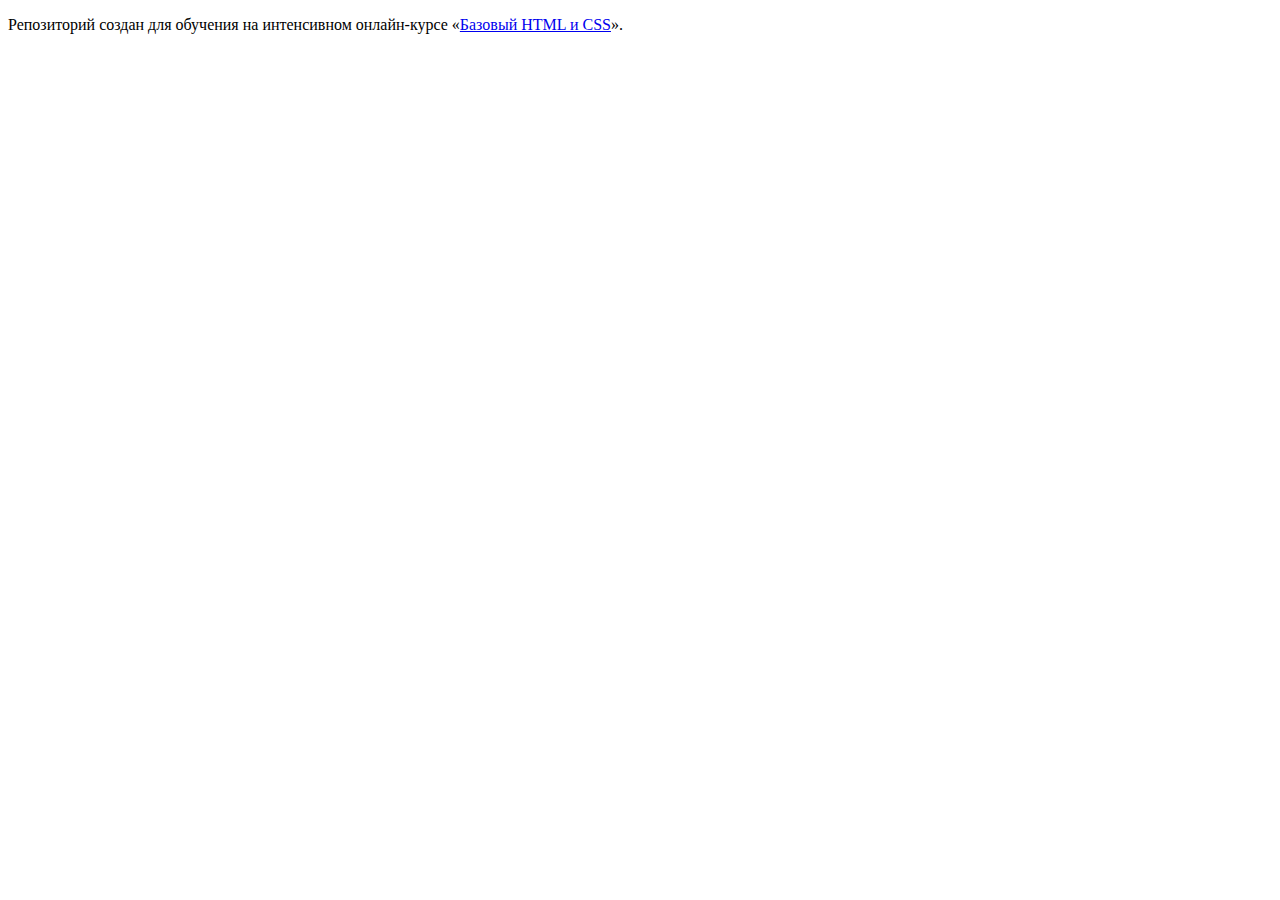
==== index.html @ e3e9581e ":hatching_chick:" ====
<!DOCTYPE html>
<html lang="ru">
  <head>
    <meta charset="utf-8">
    <title>HTML Academy: Барбершоп</title>
  </head>
  <body>

    <p>Репозиторий создан для обучения на интенсивном онлайн‑курсе «<a href="https://htmlacademy.ru/intensive/htmlcss">Базовый HTML и CSS</a>».</p>

  </body>
</html>
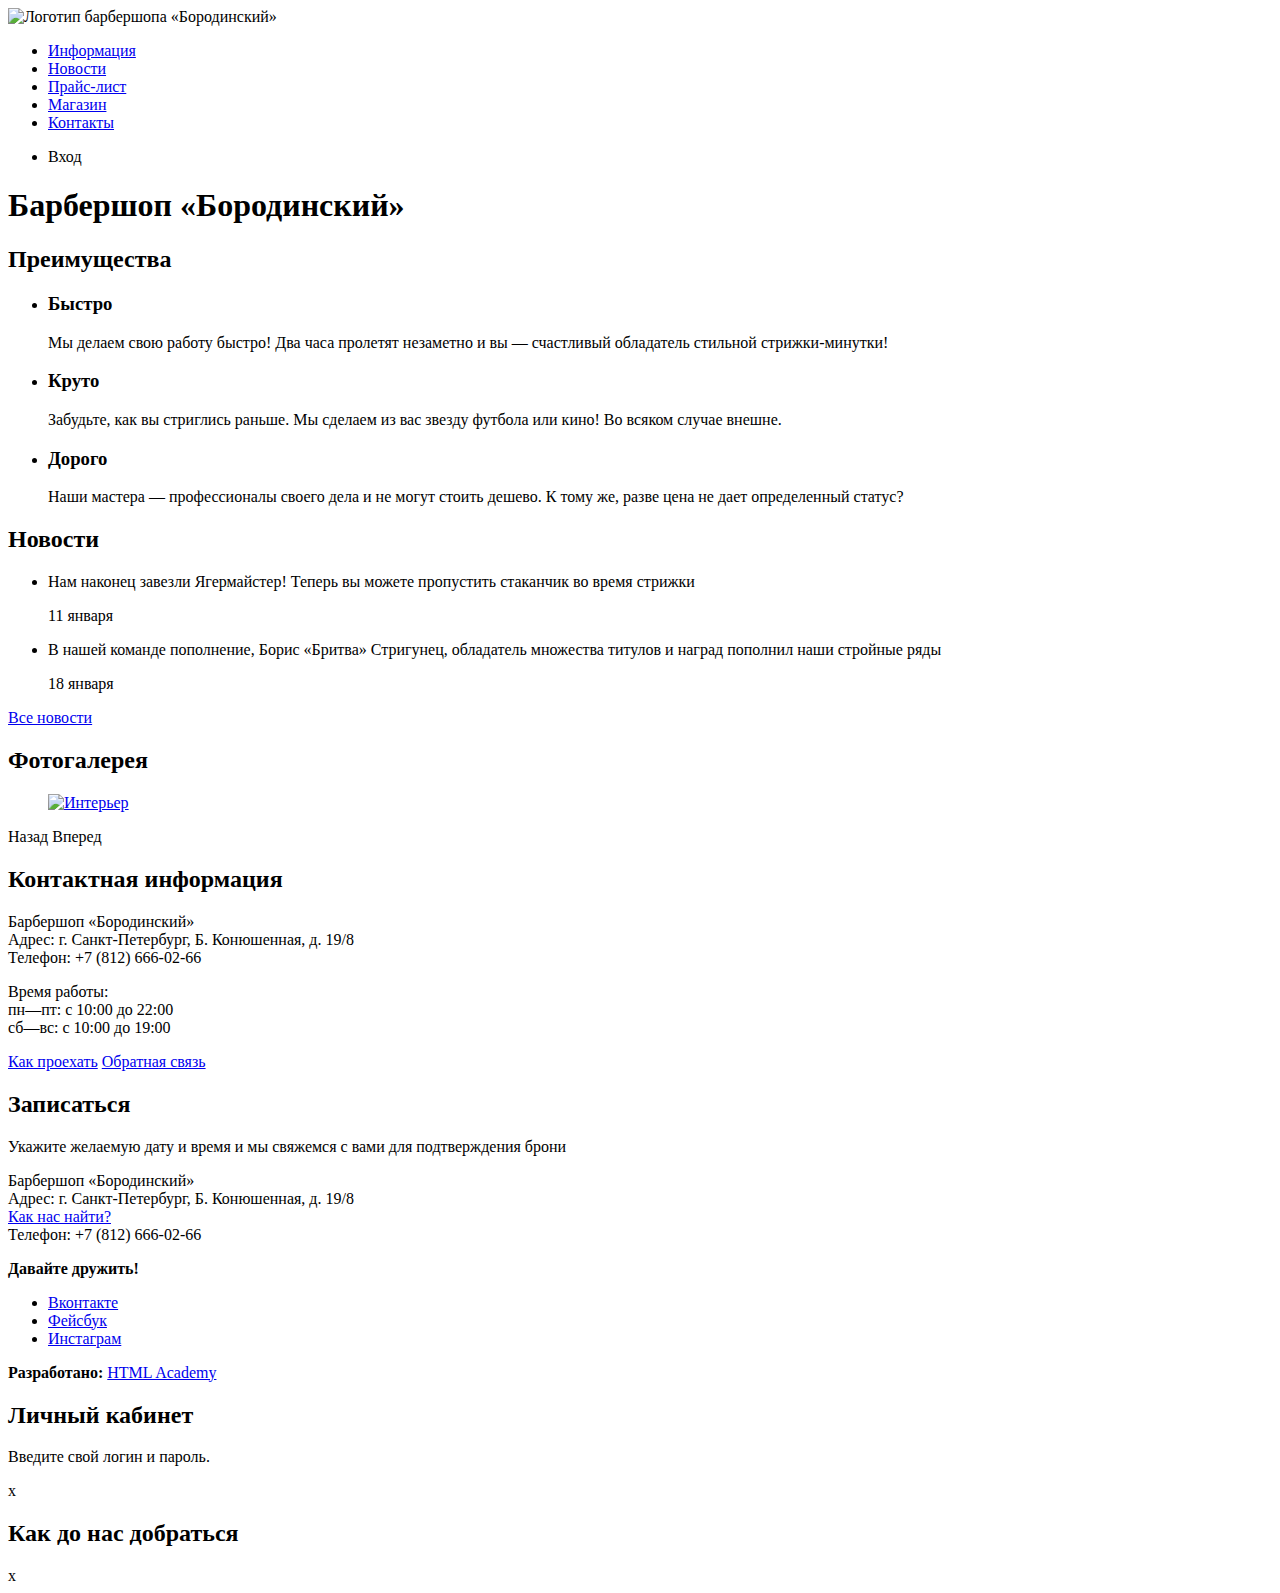
==== commit 792886f7: "Базовая разметка Барбершоп." ====
--- a/index.html
+++ b/index.html
@@ -5,8 +5,115 @@
     <title>HTML Academy: Барбершоп</title>
   </head>
   <body>
+    <header class="main-header">
+      <nav class="main-navigation">
+        <a class="main-header-logo">
+          <img src="img/index-logo.svg" width="371" height="155" alt="Логотип барбершопа «Бородинский»">
+        </a>
+        <ul class="site-navigation">
+          <li><a href="info.html">Информация</a></li>
+          <li><a href="news.html">Новости</a></li>
+          <li><a href="price.html">Прайс-лист</a></li>
+          <li><a href="catalog.html">Магазин</a></li>
+          <li><a href="contacts.html">Контакты</a></li>
+        </ul>
+        <ul class="user-navigation">
+          <li class="login-link">Вход</li>
+        </ul>
+      </nav>
+    </header>
+    <main class="container">
+      <h1 class="visually-hidden">Барбершоп «Бородинский»</h1>
+      <section class="features">
+        <h2 class="visually-hidden">Преимущества</h2>
+        <ul class="features-list">
+          <li class="feature-item">
+            <h3>Быстро</h3>
+            <p>Мы делаем свою работу быстро! Два часа пролетят незаметно и вы — счастливый обладатель стильной стрижки-минутки!</p>
+          </li>
+          <li class="feature-item">
+            <h3>Круто</h3>
+            <p>Забудьте, как вы стриглись раньше. Мы сделаем из вас звезду футбола или кино! Во всяком случае внешне.</p>
+          </li>
+          <li class="feature-item">
+            <h3>Дорого</h3>
+            <p>Наши мастера — профессионалы своего дела и не могут стоить дешево. К тому же, разве цена не дает определенный статус?</p>
+          </li>
+        </ul>
+      </section>
+      <section class="news">
+        <h2>Новости</h2>
+        <ul class="news-list">
+          <li class="news-item">
+            <p>Нам наконец завезли Ягермайстер! Теперь вы можете пропустить стаканчик во время стрижки</p>
+            <time datetime="2016-01-11">11 января</time>
+          </li>
+          <li class="news-item">
+            <p>В нашей команде пополнение, Борис «Бритва» Стригунец, обладатель множества титулов и наград пополнил наши стройные ряды</p>
+            <time datetime="2016-01-18">18 января</time>
+          </li>
+        </ul>
+        <a class="button" href="news.html">Все новости</a>
+      </section>
+      <section class="gallery">
+        <h2>Фотогалерея</h2>
+        <figure class="gallery-content">
+          <a href="#"><img src="img/studio.jpg" width="286" height="164" alt="Интерьер"></a>
+        </figure>
+        <span class="button gallery-button gallery-button-back">Назад</span>
+        <span class="button gallery-button gallery-button-next">Вперед</span>
+      </section>
+      <section class="contacts">
+        <h2>Контактная информация</h2>
+        <p>
+           Барбершоп «Бородинский»<br>
+           Адрес: г. Санкт-Петербург, Б. Конюшенная, д. 19/8<br>
+           Телефон: +7 (812) 666-02-66
+        </p>
+        <p>
+          Время работы:<br>
+          пн—пт: с 10:00 до 22:00<br>
+          сб—вс: с 10:00 до 19:00
+        </p>
+        <a class="button contacts-button" href="map.html">Как проехать</a>
+        <a class="button contacts-button" href="contacts.html">Обратная связь</a>
+      </section>
+      <section class="appointment">
+        <h2>Записаться</h2>
+        <p class="appointment-info">Укажите желаемую дату и время и мы свяжемся с вами для подтверждения брони</p>
+        <!-- Здесь будет форма -->
+      </section>
+    </main>
+    <footer class="main-footer">
+      <p class="footer-contacts">
+        Барбершоп «Бородинский»<br>
+        Адрес: г. Санкт-Петербург, Б. Конюшенная, д. 19/8<br>
+        <a href="map.html">Как нас найти?</a><br>
+        Телефон: +7 (812) 666-02-66
+      </p>
+      <div class="footer-social">
+        <b>Давайте дружить!</b>
+        <ul>
+          <li><a class="social-button" href="#">Вконтакте</a></li>
+          <li><a class="social-button" href="#">Фейсбук</a></li>
+          <li><a class="social-button" href="#">Инстаграм</a></li>
+        </ul>
+      </div>
+      <p class="footer-copyright">
+        <b>Разработано:</b>
+        <a class="button" href="https://htmlacademy.ru">HTML Academy</a>
+      </p>
+    </footer>
 
-    <p>Репозиторий создан для обучения на интенсивном онлайн‑курсе «<a href="https://htmlacademy.ru/intensive/htmlcss">Базовый HTML и CSS</a>».</p>
-
+    <section class="modal modal-login">
+      <h2>Личный кабинет</h2>
+      <p>Введите свой логин и пароль.</p>
+      <!-- Здесь будет форма -->
+      <span class="modal-close">x</span>
+    </section>
+    <section class="modal modal-map">
+      <h2 class="visually-hidden">Как до нас добраться</h2>
+      <span class="modal-close">x</span>
+    </section>
   </body>
 </html>
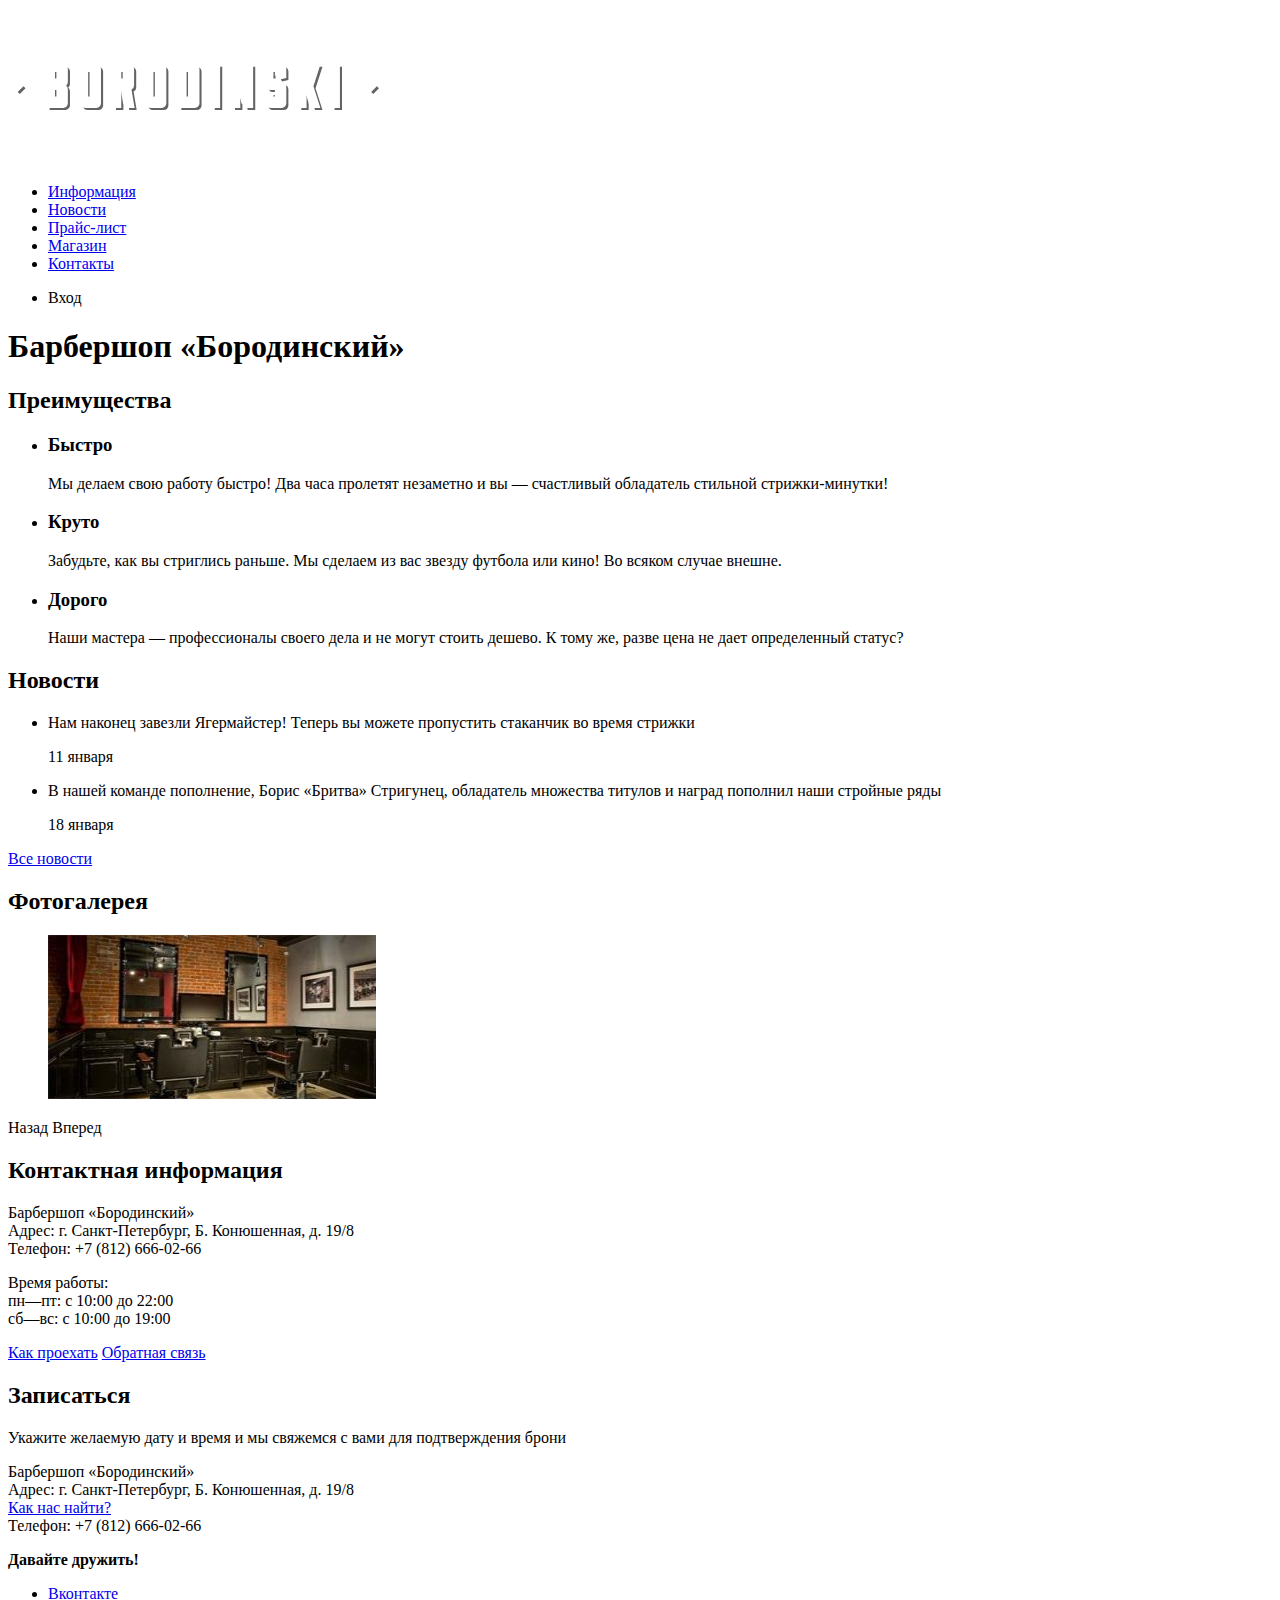
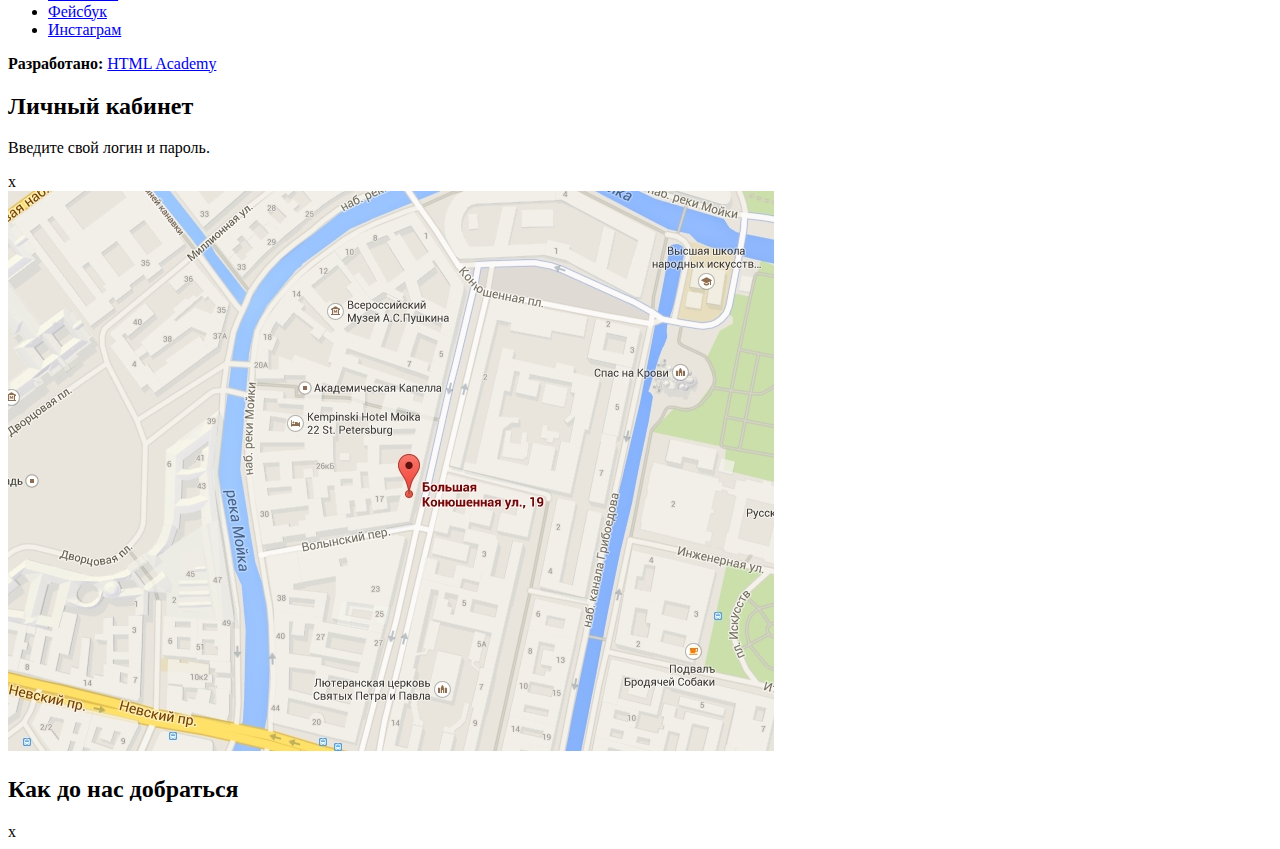
==== commit c7ded18a: "Подготовил графику для проекта Barbershop" ====
--- a/index.html
+++ b/index.html
@@ -58,7 +58,7 @@
       <section class="gallery">
         <h2>Фотогалерея</h2>
         <figure class="gallery-content">
-          <a href="#"><img src="img/studio.jpg" width="286" height="164" alt="Интерьер"></a>
+          <a href="#"><img src="img/studio.jpg" width="328" height="164" alt="Интерьер"></a>
         </figure>
         <span class="button gallery-button gallery-button-back">Назад</span>
         <span class="button gallery-button gallery-button-next">Вперед</span>
@@ -112,6 +112,7 @@
       <span class="modal-close">x</span>
     </section>
     <section class="modal modal-map">
+      <img src="img/map-popup.jpg" width="767" height="561" alt="Карта">
       <h2 class="visually-hidden">Как до нас добраться</h2>
       <span class="modal-close">x</span>
     </section>
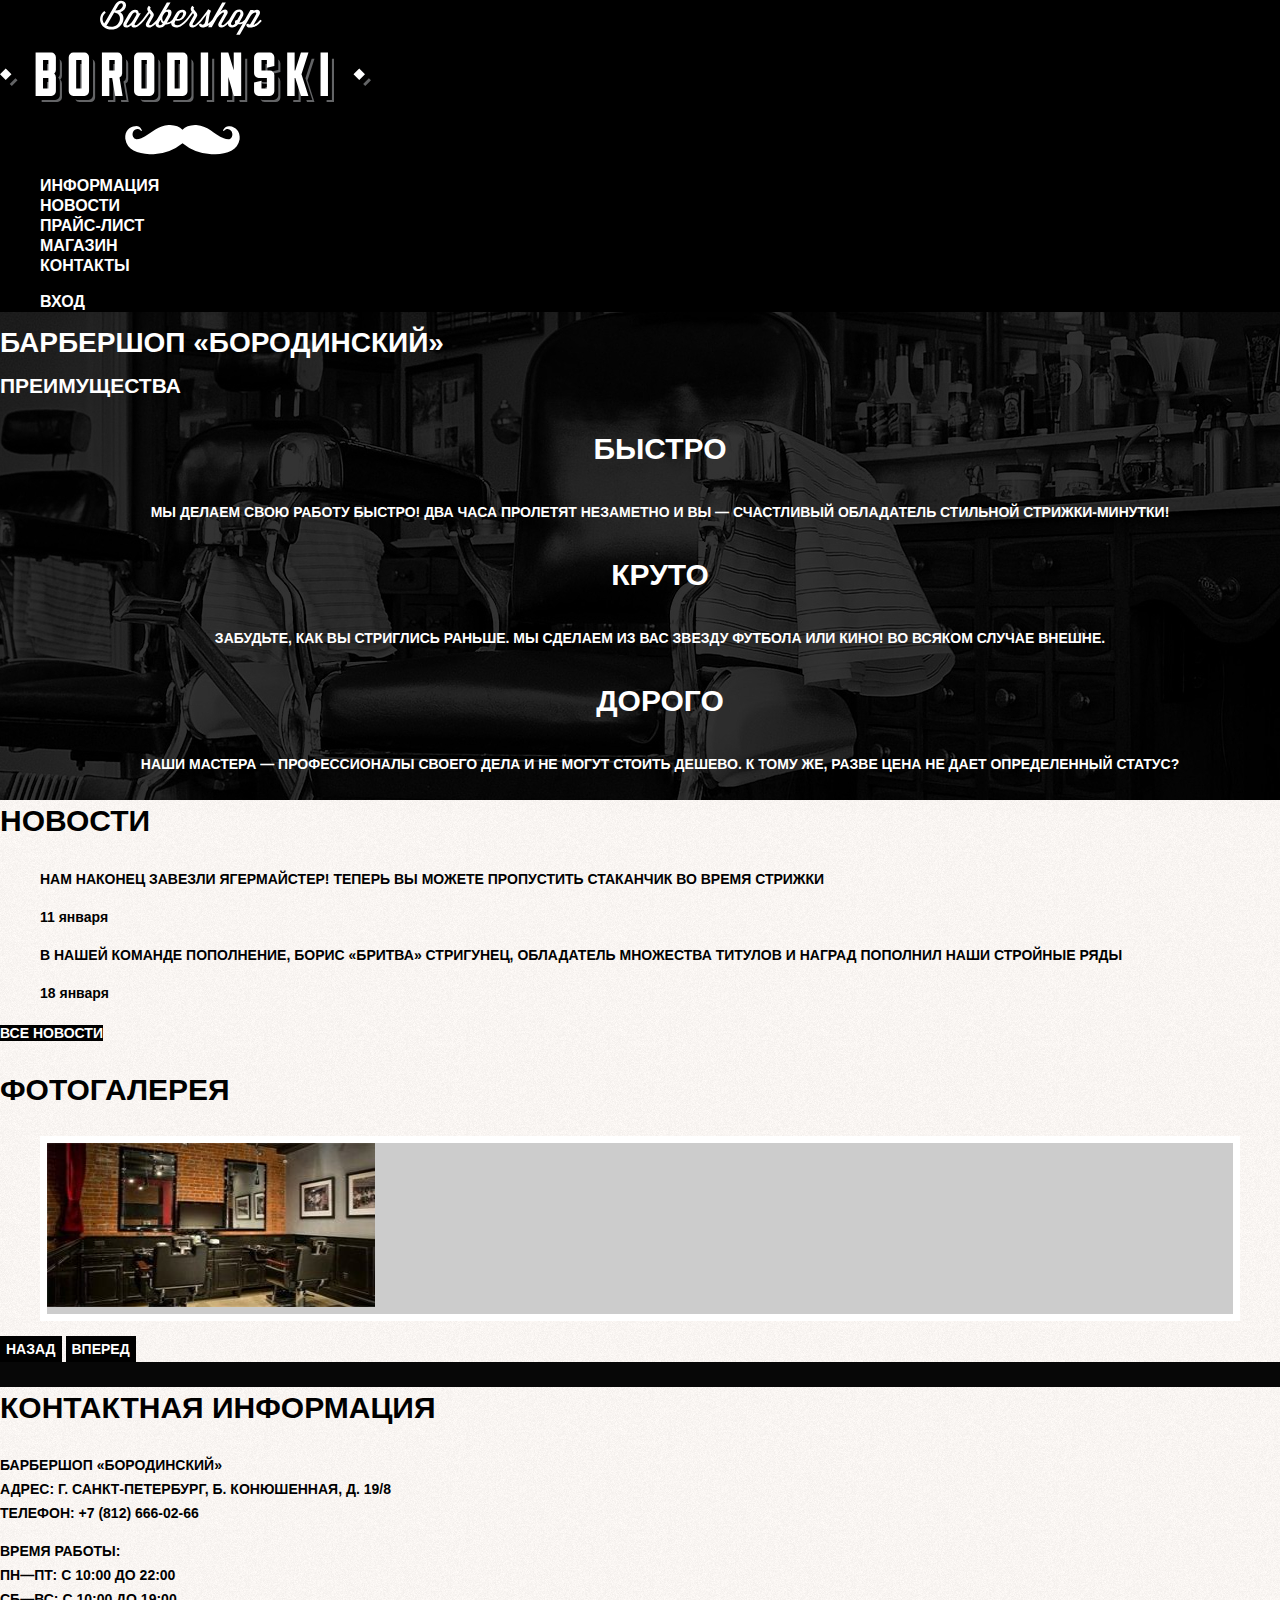
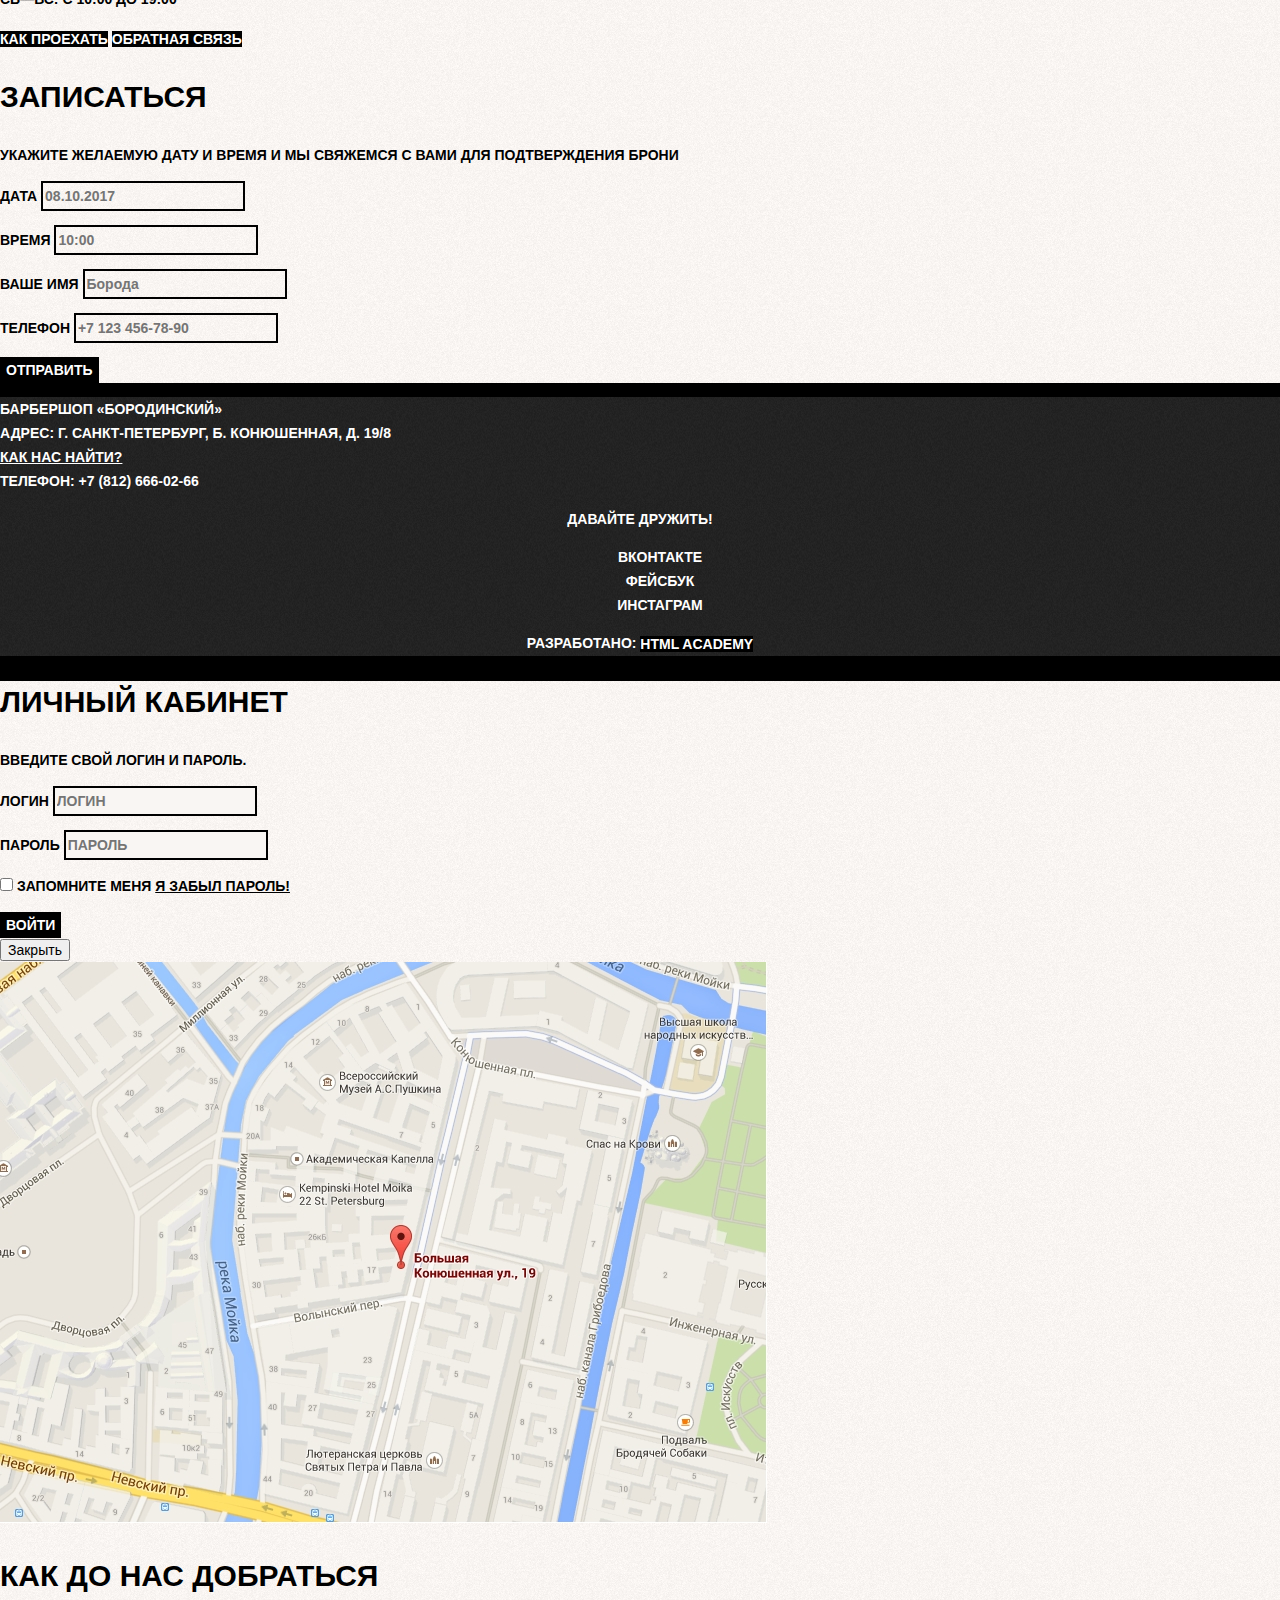
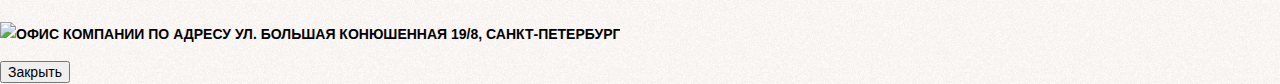
==== commit b2b85326: "Разметка и базовая стилизация" ====
--- a/index.html
+++ b/index.html
@@ -3,6 +3,8 @@
   <head>
     <meta charset="utf-8">
     <title>HTML Academy: Барбершоп</title>
+    <link rel="stylesheet" href="css/normalize.css">
+    <link rel="stylesheet" href="css/style.css">
   </head>
   <body>
     <header class="main-header">
@@ -18,7 +20,9 @@
           <li><a href="contacts.html">Контакты</a></li>
         </ul>
         <ul class="user-navigation">
-          <li class="login-link">Вход</li>
+          <li class="login-link">
+            <a class="login-link" href="login.html">Вход</a>
+          </li>
         </ul>
       </nav>
     </header>
@@ -41,34 +45,37 @@
           </li>
         </ul>
       </section>
-      <section class="news">
-        <h2>Новости</h2>
-        <ul class="news-list">
-          <li class="news-item">
-            <p>Нам наконец завезли Ягермайстер! Теперь вы можете пропустить стаканчик во время стрижки</p>
-            <time datetime="2016-01-11">11 января</time>
-          </li>
-          <li class="news-item">
-            <p>В нашей команде пополнение, Борис «Бритва» Стригунец, обладатель множества титулов и наград пополнил наши стройные ряды</p>
-            <time datetime="2016-01-18">18 января</time>
-          </li>
-        </ul>
-        <a class="button" href="news.html">Все новости</a>
-      </section>
-      <section class="gallery">
+      <div class="index-columns">
+        <section class="news">
+          <h2>Новости</h2>
+          <ul class="news-list">
+            <li class="news-item">
+              <p>Нам наконец завезли Ягермайстер! Теперь вы можете пропустить стаканчик во время стрижки</p>
+              <time datetime="2016-01-11">11 января</time>
+            </li>
+            <li class="news-item">
+              <p>В нашей команде пополнение, Борис «Бритва» Стригунец, обладатель множества титулов и наград пополнил наши стройные ряды</p>
+              <time datetime="2016-01-18">18 января</time>
+            </li>
+          </ul>
+          <a class="button" href="news.html">Все новости</a>
+        </section>
+        <section class="gallery">
         <h2>Фотогалерея</h2>
         <figure class="gallery-content">
           <a href="#"><img src="img/studio.jpg" width="328" height="164" alt="Интерьер"></a>
         </figure>
-        <span class="button gallery-button gallery-button-back">Назад</span>
-        <span class="button gallery-button gallery-button-next">Вперед</span>
+        <button class="button gallery-button gallery-button-back" type="button">Назад</button>
+        <button class="button gallery-button gallery-button-next" type="button">Вперед</button>
       </section>
-      <section class="contacts">
+      </div>
+      <div class="index-columns">
+        <section class="contacts">
         <h2>Контактная информация</h2>
         <p>
-           Барбершоп «Бородинский»<br>
-           Адрес: г. Санкт-Петербург, Б. Конюшенная, д. 19/8<br>
-           Телефон: +7 (812) 666-02-66
+          Барбершоп «Бородинский»<br>
+          Адрес: г. Санкт-Петербург, Б. Конюшенная, д. 19/8<br>
+          Телефон: +7 (812) 666-02-66
         </p>
         <p>
           Время работы:<br>
@@ -82,7 +89,27 @@
         <h2>Записаться</h2>
         <p class="appointment-info">Укажите желаемую дату и время и мы свяжемся с вами для подтверждения брони</p>
         <!-- Здесь будет форма -->
+        <form class="appointment-form" action="https://echo.htmlacademy.ru" method="post">
+          <p class="appointment-item">
+            <label for="appointment-date">Дата</label>
+            <input id="appointment-date" type="text" name="date" value="" placeholder="08.10.2017">
+          </p>
+          <p class="appointment-item">
+            <label for="appointment-time">Время</label>
+            <input id="appointment-time" type="text" name="time" value="" placeholder="10:00">
+          </p>
+          <p class="appointment-item">
+            <label for="appointment-name">Ваше имя</label>
+            <input id="appointment-name" type="text" name="name" value="" placeholder="Борода">
+          </p>
+          <p class="appointment-item">
+            <label for="appointment-phone">Телефон</label>
+            <input id="appointment-phone" type="tel" name="phone" value="" placeholder="+7 123 456-78-90">
+          </p>
+          <button class="button" type="submit">Отправить</button>
+        </form>
       </section>
+    </div>
     </main>
     <footer class="main-footer">
       <p class="footer-contacts">
@@ -109,12 +136,33 @@
       <h2>Личный кабинет</h2>
       <p>Введите свой логин и пароль.</p>
       <!-- Здесь будет форма -->
-      <span class="modal-close">x</span>
+      <form class="login-form" action="https://echo.htmlacademy.ru" method="post">
+        <p>
+          <label class="visually-hidden" for="user-login">Логин</label>
+          <input class="login-icon-user" id="user-login" type="text" name="login" placeholder="Логин">
+        </p>
+        <p>
+          <label class="visually-hidden" for="user-password">Пароль</label>
+          <input class="login-icon-password" id="user-password" type="password" name="password" placeholder="Пароль">
+        </p>
+        <p class="login-password-info">
+          <label class="login-checkbox">
+            <input type="checkbox" name="remember" class="visually-hidden">
+            <span class="checkbox-indicator"></span>Запомните меня
+          </label>
+          <a class="restore" href="#">Я забыл пароль!</a>
+        </p>
+        <button class="button" type="submit">Войти</button>
+      </form>
+      <button class="modal-close" type="button">Закрыть</button>
     </section>
     <section class="modal modal-map">
       <img src="img/map-popup.jpg" width="767" height="561" alt="Карта">
       <h2 class="visually-hidden">Как до нас добраться</h2>
-      <span class="modal-close">x</span>
+      <p>
+        <img src="img/map.jpg" width="780" height="560" alt="Офис компании по адресу ул. Большая Конюшенная 19/8, Санкт-Петербург">
+      </p>
+      <button class="modal-close" type="button">Закрыть</button>
     </section>
   </body>
 </html>
--- a/css/style.css
+++ b/css/style.css
@@ -0,0 +1,374 @@
+@font-face {
+  font-family: 'Pts-Sans';
+  font-weight: 400;
+  font-style: normal;
+  src: url('../fonts/ptsansnarrow.woff2') format('woff2'),
+        url('../fonts/ptsansnarrow.woff') format('woff');
+}
+
+@font-face {
+  font-family: 'Pts-Sans-Bold';
+  font-weight: 700;
+  font-style: normal;
+  src: url('../fonts/ptsansnarrowbold.woff2') format('woff2'),
+        url('../fonts/ptsansnarrowbold.woff') format('woff');
+}
+
+body {
+  margin: 0;
+  padding: 0;
+
+  font-family: 'PT Sans Narrow', Arial, sans-serif;
+  font-size: 14px;
+  line-height: 24px;
+  font-weight: 700;
+  color: #ffffff;
+  text-transform: uppercase;
+
+  background-color: #000000;
+  background-image: url('../img/background.jpg');
+  background-position: top center;
+  background-repeat: no-repeat;
+}
+
+.inner-page {
+  color: #000000;
+
+  background-color: #f9f6f3;
+  background-image: url("img/pattern-light.jpg");
+  background-position: 0 0;
+  background-repeat: repeat;
+}
+
+a {
+  text-decoration: none;
+}
+
+.button {
+  font: inherit;
+
+  text-align: center;
+  color: #ffffff;
+  vertical-align: middle;
+  text-transform: uppercase;
+
+  background-color: #000000;
+  border: none;
+}
+
+.button:hover,
+.button:focus,
+.button:active {
+  background-color: #663d15;
+}
+
+.main-navigation {
+  font-size: 16px;
+  line-height: 20px;
+  color: #ffffff;
+
+  background-color: #000000;
+}
+
+.site-navigation,
+.user-navigation {
+  list-style: none;
+}
+
+.site-navigation a,
+.user-navigation a {
+  color: #ffffff;
+}
+
+.site-navigation a:hover,
+.site-navigation a:focus,
+.user-navigation a:hover,
+.user-navigation a:focus {
+  background-color: #242424;
+}
+
+.features-list {
+  list-style: none;
+}
+
+.feature-item {
+  text-align: center;
+}
+
+.feature-item h3 {
+  font-size: 30px;
+  line-height: 42px;
+}
+
+.index-columns {
+  color: #000000;
+
+  background-color: #f8f5f2;
+  background-image: url('../img/background-color.jpg');
+  background-position: 0 0;
+  background-repeat: repeat;
+}
+
+.index-columns h2 {
+  font-size: 30px;
+  line-height: 42px;
+}
+
+.news-list {
+  list-style: none;
+}
+
+.news-item time {
+  text-transform: none;
+}
+
+.gallery-content {
+  background-color: #cccccc;
+  border: 7px solid #ffffff;
+}
+
+.appointment-item input {
+  font: inherit;
+
+  background-color: transparent;
+  border: 2px solid #000000;
+}
+
+.appointment-item input:focus {
+  border-color: #663d15;
+}
+
+.page-title {
+  font-size: 30px;
+  line-height: 42px;
+}
+
+.breadcrumbs {
+  list-style: none;
+}
+
+.breadcrumbs a {
+  color: #000000;
+}
+
+.breadcrumbs a:hover,
+.breadcrumbs a:focus {
+  text-decoration: underline;
+}
+
+.breadcrumbs-current {
+  color: #aba9a7;
+}
+
+.filter fieldset {
+  border: none;
+}
+
+.filter legend {
+  font-size: 24px;
+  line-height: 30px;
+}
+
+.filter ul {
+  list-style: none;
+  line-height: 18px;
+}
+
+.filter-input:hover + label,
+.filter-input:focus + label {
+  color: #663d15;
+}
+
+.filter-input:disabled + label {
+  color: #000000;
+
+  opacity: 0.5;
+}
+
+.catalog-list {
+  list-style: none;
+}
+
+.catalog-item {
+  background-color: #f8f8f8;
+  box-shadow: 0 0 10px rgba(0, 0, 0, 0.1);
+}
+
+.catalog-item:hover {
+  box-shadow: 0 0 10px rgba(0, 0, 0, 0.2);
+}
+
+.catalog-item a {
+  color: #000000;
+}
+
+.catalog-item h3 {
+  font-size: 14px;
+  line-height: 18px;
+}
+
+.catalog-category {
+  text-transform: none;
+}
+
+.catalog-item-price b {
+  font-size: 14px;
+  line-height: 20px;
+  text-align: center;
+
+  background-color: #e5e5e5;
+}
+
+.catalog-item-price .button {
+  line-height: 20px;
+  color: #ffffff;
+}
+
+.pagination-list {
+  list-style: none;
+}
+
+.pagination-item a {
+  color: #ffffff;
+
+  background-color: #000000;
+}
+
+.pagination-item a:hover,
+.pagination-item a:focus,
+.pagination-item a:active {
+  background-color: #663d15;
+}
+
+.pagination-item-current a {
+  color: #000000;
+
+  background-color: #ffffff;
+}
+
+.pagination-item-current a:hover,
+.pagination-item-current a:focus,
+.pagination-item-current a:active {
+  color: #000000;
+
+  background-color: #ffffff;
+}
+
+.product-photo-preview {
+  list-style: none;
+}
+
+.product-photo-preview li {
+  box-shadow: 0 0 10px 2px rgba(0, 0, 0, 0.1);
+}
+
+.product-photo-full {
+  box-shadow: 0 0 10px 2px rgba(0, 0, 0, 0.1);
+}
+
+.product-article {
+  text-align: right;
+  color: #aeaeae;
+}
+
+.product-price b {
+  line-height: 20px;
+  text-align: center;
+
+  background-color: #e5e5e5;
+}
+
+.product-info h3 {
+  font-size: 24px;
+  line-height: 30px;
+}
+
+.product-info ul {
+  list-style: none;
+}
+
+.main-footer {
+  color: #ffffff;
+
+  background-color: #212121;
+  background-image: url('../img/pattern-dark.jpg');
+  background-position: 0 0;
+  background-repeat: repeat;
+}
+
+.footer-contacts a {
+  color: #ffffff;
+  text-decoration: underline;
+}
+
+.footer-contacts a:hover,
+.footer-contacts a:focus {
+  text-decoration: none;
+}
+
+.footer-social {
+  text-align: center;
+}
+
+.footer-social ul {
+  list-style: none;
+}
+
+.social-button {
+  color: #ffffff;
+}
+
+.footer-copyright {
+  text-align: center;
+}
+
+.footer-copyright .button:hover,
+.footer-copyright .button:focus {
+  color: #000000;
+
+  background-color: #ffffff;
+}
+
+.modal {
+  color: #000000;
+
+  background-color: #f8f3f0;
+  background-image: url('../img/background-color.jpg');
+  background-position: 0 0;
+  background-repeat: repeat;
+}
+
+.modal h2 {
+  font-size: 30px;
+  line-height: 42px;
+}
+
+.login-form input[type="text"],
+.login-form input[type="password"] {
+  font: inherit;
+  color: #000000;
+  text-transform: uppercase;
+
+  background-color: #f9f6f3;
+  border: 2px solid #000000;
+}
+
+.login-form input:focus {
+  border-color: #663d15;
+}
+
+.login-checkbox:hover,
+.login-checkbox:focus {
+  color: #663d15;
+}
+
+.restore {
+  color: #000000;
+  text-decoration: underline;
+}
+
+.restore:hover,
+.restore:focus {
+  text-decoration: none;
+}
+
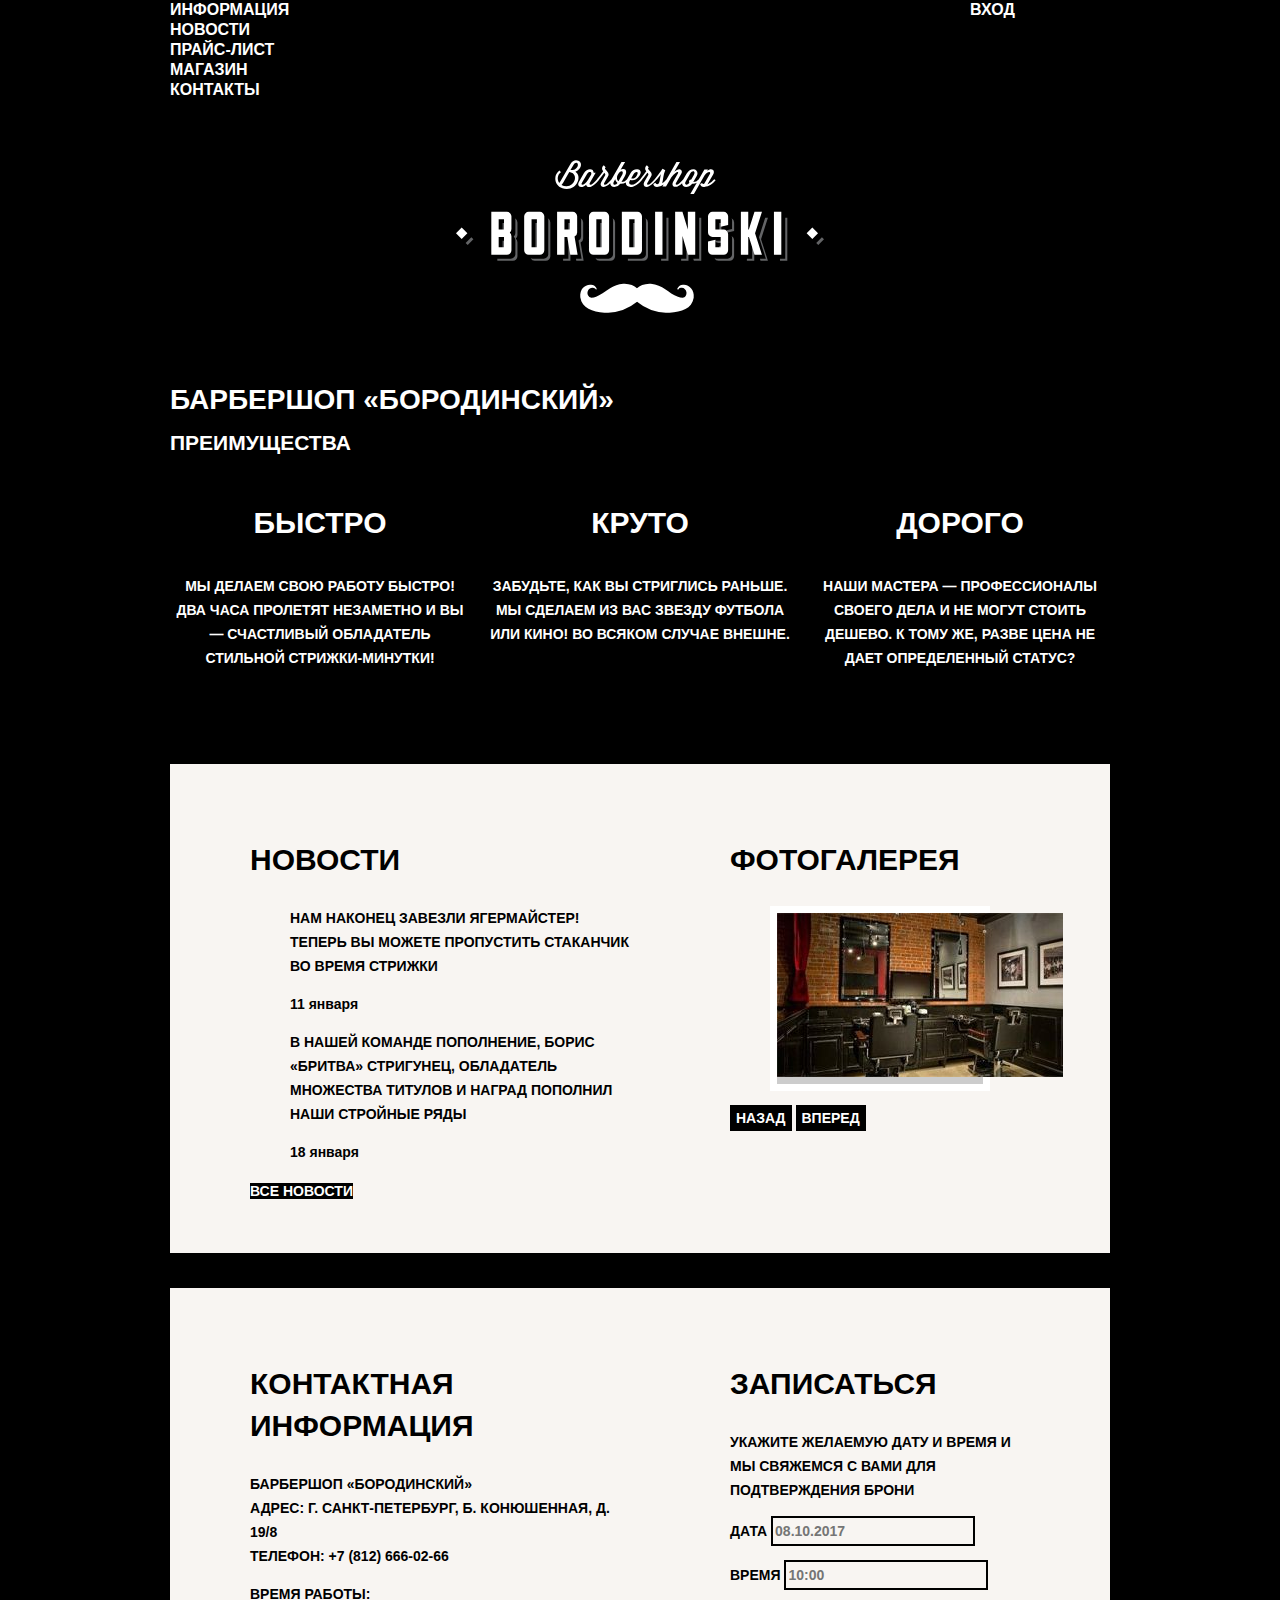
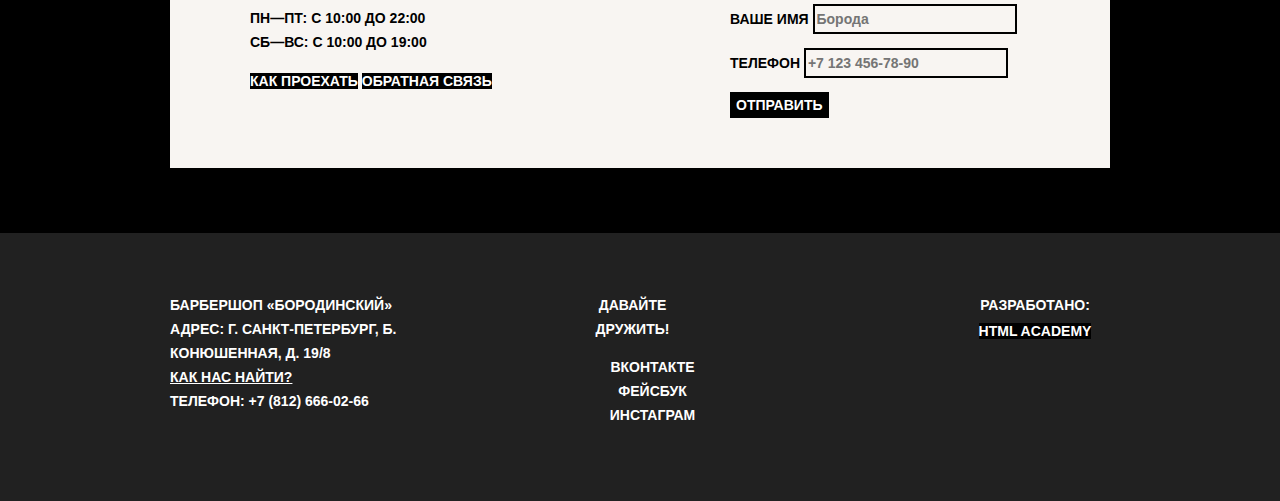
==== commit 6b46ab52: "Сетка Барбершоп." ====
--- a/index.html
+++ b/index.html
@@ -10,85 +10,86 @@
     <header class="main-header">
       <nav class="main-navigation">
         <a class="main-header-logo">
-          <img src="img/index-logo.svg" width="371" height="155" alt="Логотип барбершопа «Бородинский»">
+          <img src="img/index-logo.svg" width="368" height="153" alt="Логотип барбершопа «Бородинский»">
         </a>
-        <ul class="site-navigation">
-          <li><a href="info.html">Информация</a></li>
-          <li><a href="news.html">Новости</a></li>
-          <li><a href="price.html">Прайс-лист</a></li>
-          <li><a href="catalog.html">Магазин</a></li>
-          <li><a href="contacts.html">Контакты</a></li>
-        </ul>
-        <ul class="user-navigation">
-          <li class="login-link">
-            <a class="login-link" href="login.html">Вход</a>
-          </li>
-        </ul>
-      </nav>
-    </header>
-    <main class="container">
-      <h1 class="visually-hidden">Барбершоп «Бородинский»</h1>
-      <section class="features">
-        <h2 class="visually-hidden">Преимущества</h2>
-        <ul class="features-list">
-          <li class="feature-item">
-            <h3>Быстро</h3>
-            <p>Мы делаем свою работу быстро! Два часа пролетят незаметно и вы — счастливый обладатель стильной стрижки-минутки!</p>
-          </li>
-          <li class="feature-item">
-            <h3>Круто</h3>
-            <p>Забудьте, как вы стриглись раньше. Мы сделаем из вас звезду футбола или кино! Во всяком случае внешне.</p>
-          </li>
-          <li class="feature-item">
-            <h3>Дорого</h3>
-            <p>Наши мастера — профессионалы своего дела и не могут стоить дешево. К тому же, разве цена не дает определенный статус?</p>
-          </li>
-        </ul>
-      </section>
-      <div class="index-columns">
-        <section class="news">
-          <h2>Новости</h2>
-          <ul class="news-list">
-            <li class="news-item">
-              <p>Нам наконец завезли Ягермайстер! Теперь вы можете пропустить стаканчик во время стрижки</p>
-              <time datetime="2016-01-11">11 января</time>
-            </li>
-            <li class="news-item">
-              <p>В нашей команде пополнение, Борис «Бритва» Стригунец, обладатель множества титулов и наград пополнил наши стройные ряды</p>
-              <time datetime="2016-01-18">18 января</time>
-            </li>
+        <div class="main-navigation-wrapper">
+        <div class="container">
+          <ul class="site-navigation">
+            <li><a href="info.html">Информация</a></li>
+            <li><a href="news.html">Новости</a></li>
+            <li><a href="price.html">Прайс-лист</a></li>
+            <li><a href="catalog.html">Магазин</a></li>
+            <li><a href="contacts.html">Контакты</a></li>
           </ul>
-          <a class="button" href="news.html">Все новости</a>
-        </section>
-        <section class="gallery">
-        <h2>Фотогалерея</h2>
-        <figure class="gallery-content">
-          <a href="#"><img src="img/studio.jpg" width="328" height="164" alt="Интерьер"></a>
-        </figure>
-        <button class="button gallery-button gallery-button-back" type="button">Назад</button>
-        <button class="button gallery-button gallery-button-next" type="button">Вперед</button>
-      </section>
+          <ul class="user-navigation">
+            <li><a class="login-link" href="login.html">Вход</a></li>
+          </ul>
+        </div>
       </div>
-      <div class="index-columns">
-        <section class="contacts">
-        <h2>Контактная информация</h2>
-        <p>
-          Барбершоп «Бородинский»<br>
-          Адрес: г. Санкт-Петербург, Б. Конюшенная, д. 19/8<br>
-          Телефон: +7 (812) 666-02-66
-        </p>
-        <p>
-          Время работы:<br>
-          пн—пт: с 10:00 до 22:00<br>
-          сб—вс: с 10:00 до 19:00
-        </p>
-        <a class="button contacts-button" href="map.html">Как проехать</a>
-        <a class="button contacts-button" href="contacts.html">Обратная связь</a>
-      </section>
-      <section class="appointment">
-        <h2>Записаться</h2>
+    </nav>
+  </header>
+<main class="container">
+  <h1 class="visually-hidden">Барбершоп «Бородинский»</h1>
+  <section class="features">
+  <h2 class="visually-hidden">Преимущества</h2>
+    <ul class="features-list">
+      <li class="feature-item">
+        <h3>Быстро</h3>
+          <p>Мы делаем свою работу быстро! Два часа пролетят незаметно и вы — счастливый обладатель стильной стрижки-минутки!</p>
+      </li>
+      <li class="feature-item">
+        <h3>Круто</h3>
+          <p>Забудьте, как вы стриглись раньше. Мы сделаем из вас звезду футбола или кино! Во всяком случае внешне.</p>
+      </li>
+      <li class="feature-item">
+        <h3>Дорого</h3>
+        <p>Наши мастера — профессионалы своего дела и не могут стоить дешево. К тому же, разве цена не дает определенный статус?</p>
+      </li>
+    </ul>
+  </section>
+  <div class="index-columns">
+    <section class="news">
+      <h2>Новости</h2>
+      <ul class="news-list">
+        <li class="news-item">
+          <p>Нам наконец завезли Ягермайстер! Теперь вы можете пропустить стаканчик во время стрижки</p>
+          <time datetime="2016-01-11">11 января</time>
+        </li>
+        <li class="news-item">
+          <p>В нашей команде пополнение, Борис «Бритва» Стригунец, обладатель множества титулов и наград пополнил наши стройные ряды</p>
+          <time datetime="2016-01-18">18 января</time>
+        </li>
+      </ul>
+      <a class="button" href="news.html">Все новости</a>
+    </section>
+    <section class="gallery">
+      <h2>Фотогалерея</h2>
+      <figure class="gallery-content">
+        <a href="#"><img src="img/studio.jpg" width="286" height="164" alt="Интерьер"></a>
+      </figure>
+      <button class="button gallery-button gallery-button-back" type="button">Назад</button>
+      <button class="button gallery-button gallery-button-next" type="button">Вперед</button>
+    </section>
+  </div>
+  <div class="index-columns">
+    <section class="contacts">
+      <h2>Контактная информация</h2>
+      <p>
+        Барбершоп «Бородинский»<br>
+        Адрес: г. Санкт-Петербург, Б. Конюшенная, д. 19/8<br>
+        Телефон: +7 (812) 666-02-66
+      </p>
+      <p>
+        Время работы:<br>
+        пн—пт: с 10:00 до 22:00<br>
+        сб—вс: с 10:00 до 19:00
+      </p>
+      <a class="button contacts-button" href="map.html">Как проехать</a>
+      <a class="button contacts-button" href="contacts.html">Обратная связь</a>
+    </section>
+    <section class="appointment">
+      <h2>Записаться</h2>
         <p class="appointment-info">Укажите желаемую дату и время и мы свяжемся с вами для подтверждения брони</p>
-        <!-- Здесь будет форма -->
         <form class="appointment-form" action="https://echo.htmlacademy.ru" method="post">
           <p class="appointment-item">
             <label for="appointment-date">Дата</label>
@@ -106,63 +107,31 @@
             <label for="appointment-phone">Телефон</label>
             <input id="appointment-phone" type="tel" name="phone" value="" placeholder="+7 123 456-78-90">
           </p>
-          <button class="button" type="submit">Отправить</button>
-        </form>
-      </section>
-    </div>
-    </main>
-    <footer class="main-footer">
-      <p class="footer-contacts">
-        Барбершоп «Бородинский»<br>
-        Адрес: г. Санкт-Петербург, Б. Конюшенная, д. 19/8<br>
-        <a href="map.html">Как нас найти?</a><br>
-        Телефон: +7 (812) 666-02-66
-      </p>
-      <div class="footer-social">
-        <b>Давайте дружить!</b>
-        <ul>
-          <li><a class="social-button" href="#">Вконтакте</a></li>
-          <li><a class="social-button" href="#">Фейсбук</a></li>
-          <li><a class="social-button" href="#">Инстаграм</a></li>
-        </ul>
-      </div>
-      <p class="footer-copyright">
-        <b>Разработано:</b>
-        <a class="button" href="https://htmlacademy.ru">HTML Academy</a>
-      </p>
-    </footer>
-
-    <section class="modal modal-login">
-      <h2>Личный кабинет</h2>
-      <p>Введите свой логин и пароль.</p>
-      <!-- Здесь будет форма -->
-      <form class="login-form" action="https://echo.htmlacademy.ru" method="post">
-        <p>
-          <label class="visually-hidden" for="user-login">Логин</label>
-          <input class="login-icon-user" id="user-login" type="text" name="login" placeholder="Логин">
-        </p>
-        <p>
-          <label class="visually-hidden" for="user-password">Пароль</label>
-          <input class="login-icon-password" id="user-password" type="password" name="password" placeholder="Пароль">
-        </p>
-        <p class="login-password-info">
-          <label class="login-checkbox">
-            <input type="checkbox" name="remember" class="visually-hidden">
-            <span class="checkbox-indicator"></span>Запомните меня
-          </label>
-          <a class="restore" href="#">Я забыл пароль!</a>
-        </p>
-        <button class="button" type="submit">Войти</button>
+        <button class="button" type="submit">Отправить</button>
       </form>
-      <button class="modal-close" type="button">Закрыть</button>
     </section>
-    <section class="modal modal-map">
-      <img src="img/map-popup.jpg" width="767" height="561" alt="Карта">
-      <h2 class="visually-hidden">Как до нас добраться</h2>
-      <p>
-        <img src="img/map.jpg" width="780" height="560" alt="Офис компании по адресу ул. Большая Конюшенная 19/8, Санкт-Петербург">
-      </p>
-      <button class="modal-close" type="button">Закрыть</button>
-    </section>
+  </div>
+</main>
+<footer class="main-footer">
+  <div class="container">
+    <p class="footer-contacts">
+    Барбершоп «Бородинский»<br>
+    Адрес: г. Санкт-Петербург, Б. Конюшенная, д. 19/8<br>
+    <a href="map.html">Как нас найти?</a><br>
+    Телефон: +7 (812) 666-02-66
+  </p>
+  <div class="footer-social">
+    <b>Давайте дружить!</b>
+    <ul>
+      <li><a class="social-button" href="#">Вконтакте</a></li>
+      <li><a class="social-button" href="#">Фейсбук</a></li>
+      <li><a class="social-button" href="#">Инстаграм</a></li>
+    </ul>
+  </div>
+  <p class="footer-copyright">
+    <b>Разработано:</b> <a class="button" href="https://htmlacademy.ru">HTML Academy</a>
+  </p>
+  </div>
+</footer>
   </body>
 </html>
--- a/css/style.css
+++ b/css/style.css
@@ -1,24 +1,8 @@
-@font-face {
-  font-family: 'Pts-Sans';
-  font-weight: 400;
-  font-style: normal;
-  src: url('../fonts/ptsansnarrow.woff2') format('woff2'),
-        url('../fonts/ptsansnarrow.woff') format('woff');
-}
-
-@font-face {
-  font-family: 'Pts-Sans-Bold';
-  font-weight: 700;
-  font-style: normal;
-  src: url('../fonts/ptsansnarrowbold.woff2') format('woff2'),
-        url('../fonts/ptsansnarrowbold.woff') format('woff');
-}
-
 body {
   margin: 0;
   padding: 0;
 
-  font-family: 'PT Sans Narrow', Arial, sans-serif;
+  font-family: "PT Sans Narrow", Arial, sans-serif;
   font-size: 14px;
   line-height: 24px;
   font-weight: 700;
@@ -26,7 +10,7 @@
   text-transform: uppercase;
 
   background-color: #000000;
-  background-image: url('../img/background.jpg');
+  background-image: url("img/bg.jpg");
   background-position: top center;
   background-repeat: no-repeat;
 }
@@ -40,6 +24,16 @@
   background-repeat: repeat;
 }
 
+.main-header {
+  margin-bottom: 75px;
+}
+
+.inner-page .main-header {
+  margin-bottom: 50px;
+
+  background-color: #000000;
+}
+
 a {
   text-decoration: none;
 }
@@ -63,16 +57,67 @@
 }
 
 .main-navigation {
+  display: flex;
+  flex-direction: column;
+  align-items: center;
+
   font-size: 16px;
   line-height: 20px;
   color: #ffffff;
 
+  background-color: transparent;
+}
+
+.inner-page .main-navigation {
+  display: flex;
+  align-items: flex-start;
+  flex-direction: row;
+}
+
+.main-header-logo {
+  order: 2;
+  width: 368px;
+  height: 153px;
+}
+
+.inner-page .main-header-logo {
+  order: 0;
+
+  width: 111px;
+  height: 24px;
+  padding: 23px 20px;
+}
+
+.main-navigation-wrapper {
+  width: 100%;
+  margin-bottom: 60px;
+
   background-color: #000000;
 }
+
+.main-navigation-wrapper .container {
+  display: flex;
+  justify-content: space-between;
+}
+
 
 .site-navigation,
 .user-navigation {
   list-style: none;
+  margin: 0;
+  padding: 0;
+}
+
+.site-navigation {
+  width: 620px;
+}
+
+.user-navigation {
+  width: 140px;
+}
+
+.inner-page .user-navigation {
+  margin-left: auto;
 }
 
 .site-navigation a,
@@ -87,11 +132,27 @@
   background-color: #242424;
 }
 
+.container {
+  width: 940px;
+  margin: 0 auto;
+  padding: 0 10px;
+}
+
+.features {
+  margin-bottom: 80px;
+}
+
 .features-list {
+  display: flex;
+  justify-content: space-between;
+  margin: 0;
+  padding: 0;
+
   list-style: none;
 }
 
 .feature-item {
+  width: 300px;
   text-align: center;
 }
 
@@ -101,10 +162,15 @@
 }
 
 .index-columns {
+  display: flex;
+  justify-content: space-between;
+  padding: 50px 80px;
+  margin-bottom: 35px;
+
   color: #000000;
 
   background-color: #f8f5f2;
-  background-image: url('../img/background-color.jpg');
+  background-image: url("img/pattern-light.jpg");
   background-position: 0 0;
   background-repeat: repeat;
 }
@@ -114,12 +180,20 @@
   line-height: 42px;
 }
 
+.news {
+  width: 380px;
+}
+
 .news-list {
   list-style: none;
 }
 
 .news-item time {
   text-transform: none;
+}
+
+.gallery {
+  width: 300px;
 }
 
 .gallery-content {
@@ -127,6 +201,14 @@
   border: 7px solid #ffffff;
 }
 
+.contacts {
+  width: 380px;
+}
+
+.appointment {
+  width: 300px;
+}
+
 .appointment-item input {
   font: inherit;
 
@@ -139,11 +221,19 @@
 }
 
 .page-title {
+  margin: 0;
+  margin-bottom: 15px;
+  padding: 0;
+
   font-size: 30px;
   line-height: 42px;
 }
 
 .breadcrumbs {
+  padding: 0;
+  margin: 0;
+  margin-bottom: 50px;
+
   list-style: none;
 }
 
@@ -160,6 +250,15 @@
   color: #aba9a7;
 }
 
+.catalog-columns {
+  display: flex;
+  justify-content: space-between;
+}
+
+.filters {
+  width: 180px;
+}
+
 .filter fieldset {
   border: none;
 }
@@ -185,13 +284,31 @@
   opacity: 0.5;
 }
 
+.catalog {
+  width: 700px;
+}
+
 .catalog-list {
+  display: flex;
+  flex-wrap: wrap;
+  padding: 0;
+  margin: 0;
+  margin-bottom: 25px;
+
   list-style: none;
 }
 
 .catalog-item {
+  width: 220px;
+  margin-bottom: 20px;
+  margin-right: 20px;
+
   background-color: #f8f8f8;
   box-shadow: 0 0 10px rgba(0, 0, 0, 0.1);
+}
+
+.catalog-item:nth-child(3n) {
+  margin-right: 0;
 }
 
 .catalog-item:hover {
@@ -225,6 +342,9 @@
 }
 
 .pagination-list {
+  padding: 0;
+  margin: 0;
+
   list-style: none;
 }
 
@@ -258,6 +378,10 @@
   list-style: none;
 }
 
+.product-photos {
+  width: 460px;
+}
+
 .product-photo-preview li {
   box-shadow: 0 0 10px 2px rgba(0, 0, 0, 0.1);
 }
@@ -278,6 +402,10 @@
   background-color: #e5e5e5;
 }
 
+.product-info {
+  width: 390px;
+}
+
 .product-info h3 {
   font-size: 24px;
   line-height: 30px;
@@ -288,12 +416,29 @@
 }
 
 .main-footer {
+  margin-top: 65px;
+  padding: 60px 0;
+
   color: #ffffff;
 
   background-color: #212121;
-  background-image: url('../img/pattern-dark.jpg');
+  background-image: url("img/pattern-dark.jpg");
   background-position: 0 0;
   background-repeat: repeat;
+}
+
+.inner-page .main-footer {
+  margin-top: 45px;
+}
+
+.main-footer .container {
+  display: flex;
+}
+
+.footer-contacts {
+  width: 320px;
+  margin: 0;
+  margin-right: 70px;
 }
 
 .footer-contacts a {
@@ -307,6 +452,8 @@
 }
 
 .footer-social {
+  width: 145px;
+
   text-align: center;
 }
 
@@ -319,6 +466,9 @@
 }
 
 .footer-copyright {
+  width: 150px;
+  margin: 0;
+  margin-left: auto;
   text-align: center;
 }
 
@@ -328,47 +478,3 @@
 
   background-color: #ffffff;
 }
-
-.modal {
-  color: #000000;
-
-  background-color: #f8f3f0;
-  background-image: url('../img/background-color.jpg');
-  background-position: 0 0;
-  background-repeat: repeat;
-}
-
-.modal h2 {
-  font-size: 30px;
-  line-height: 42px;
-}
-
-.login-form input[type="text"],
-.login-form input[type="password"] {
-  font: inherit;
-  color: #000000;
-  text-transform: uppercase;
-
-  background-color: #f9f6f3;
-  border: 2px solid #000000;
-}
-
-.login-form input:focus {
-  border-color: #663d15;
-}
-
-.login-checkbox:hover,
-.login-checkbox:focus {
-  color: #663d15;
-}
-
-.restore {
-  color: #000000;
-  text-decoration: underline;
-}
-
-.restore:hover,
-.restore:focus {
-  text-decoration: none;
-}
-
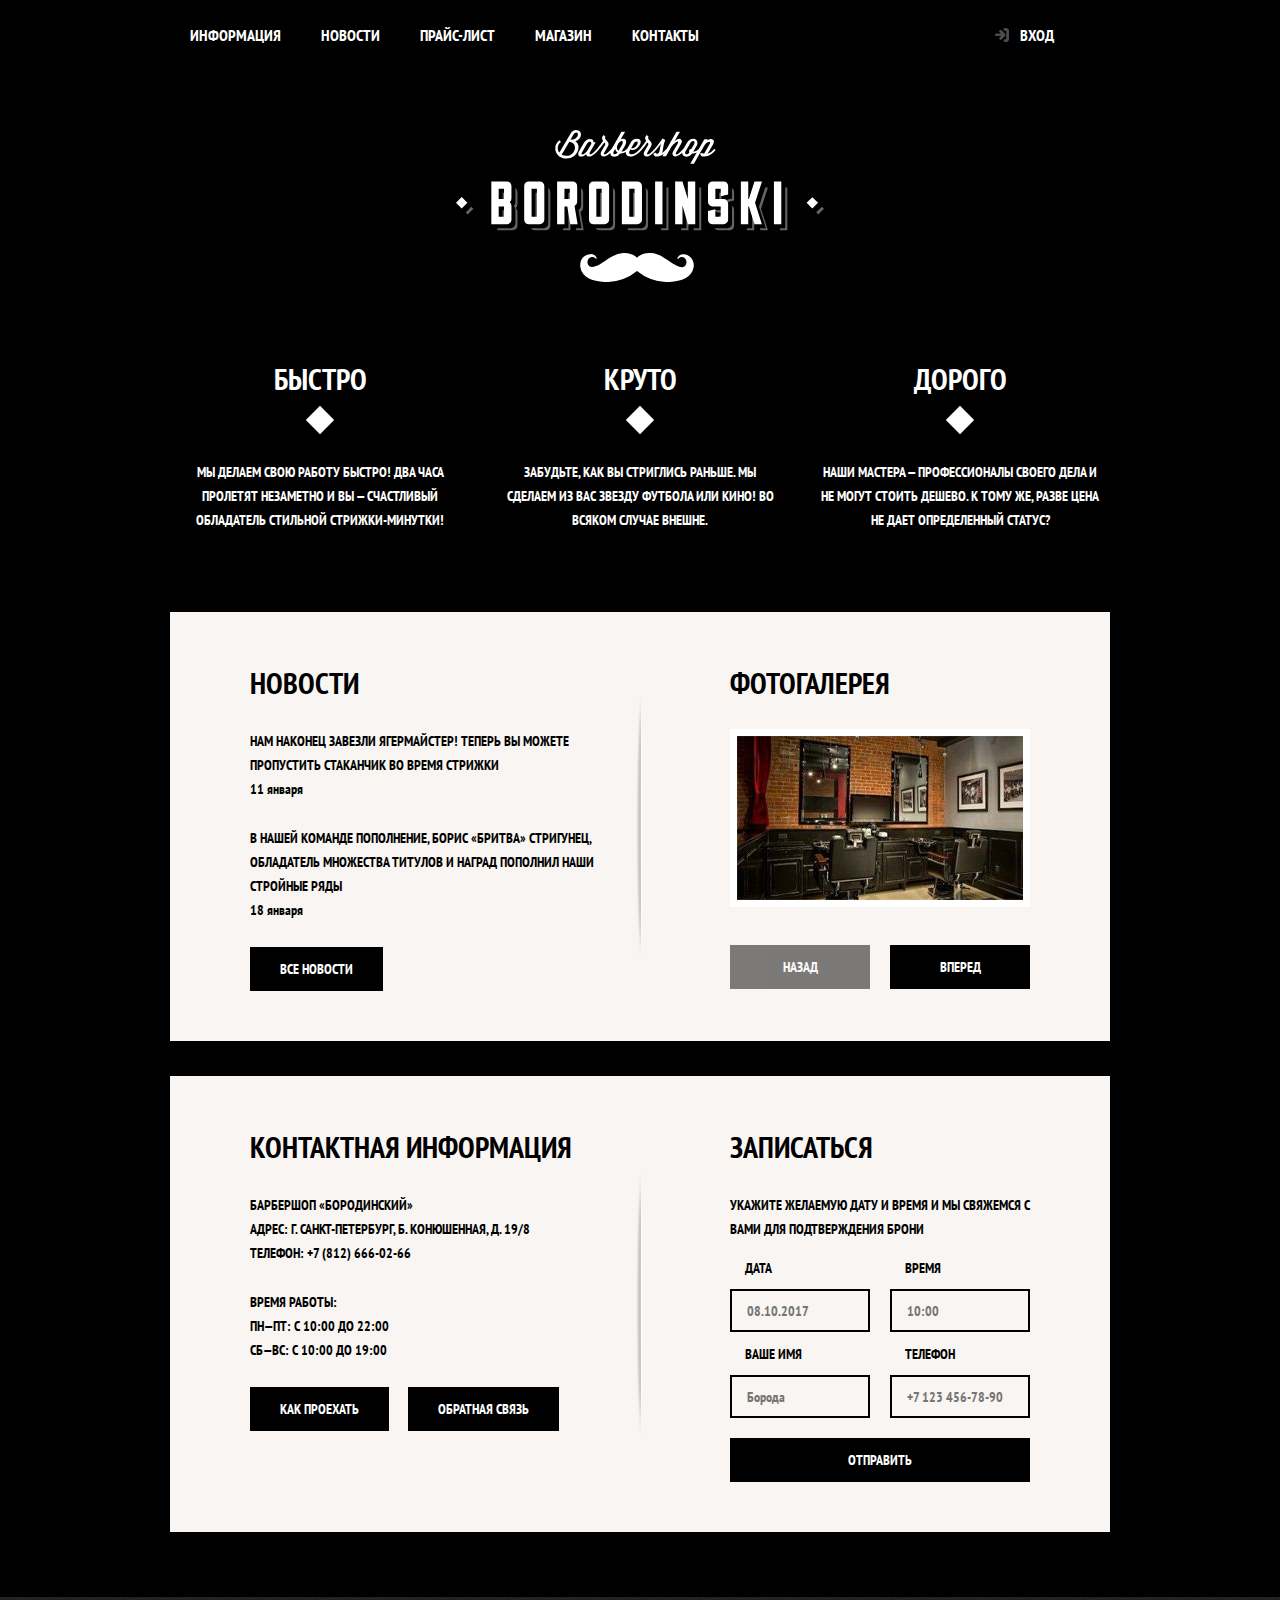
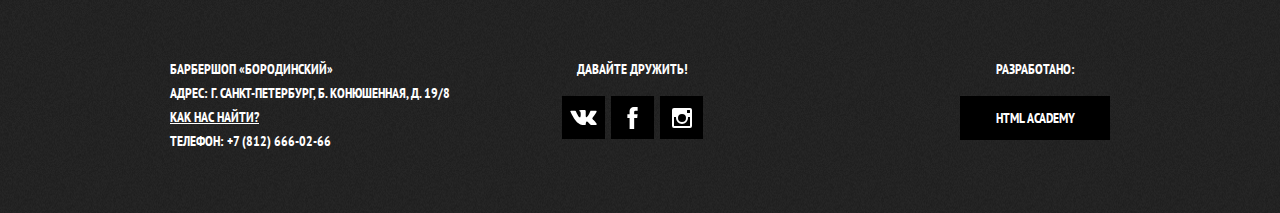
==== commit de379162: "Декоративные элементы." ====
--- a/index.html
+++ b/index.html
@@ -3,6 +3,7 @@
   <head>
     <meta charset="utf-8">
     <title>HTML Academy: Барбершоп</title>
+    <link href="https://fonts.googleapis.com/css?family=PT+Sans+Narrow:400,700&amp;subset=latin,cyrillic" rel="stylesheet">
     <link rel="stylesheet" href="css/normalize.css">
     <link rel="stylesheet" href="css/style.css">
   </head>
@@ -64,11 +65,13 @@
     </section>
     <section class="gallery">
       <h2>Фотогалерея</h2>
+      <div class="gallery-container">
       <figure class="gallery-content">
         <a href="#"><img src="img/studio.jpg" width="286" height="164" alt="Интерьер"></a>
       </figure>
-      <button class="button gallery-button gallery-button-back" type="button">Назад</button>
+      <button class="button gallery-button gallery-button-back" type="button" disabled>Назад</button>
       <button class="button gallery-button gallery-button-next" type="button">Вперед</button>
+    </div>
     </section>
   </div>
   <div class="index-columns">
@@ -123,9 +126,24 @@
   <div class="footer-social">
     <b>Давайте дружить!</b>
     <ul>
-      <li><a class="social-button" href="#">Вконтакте</a></li>
-      <li><a class="social-button" href="#">Фейсбук</a></li>
-      <li><a class="social-button" href="#">Инстаграм</a></li>
+      <li><a class="social-button" href="#"><span class="visually-hidden">Вконтакте</span>
+        <svg xmlns="http://www.w3.org/2000/svg" width="27" height="15" viewBox="0 0 26.14 14.91">
+          <path d="M26 13.47l-.09-.17a13.55 13.55 0 0 0-2.6-3q-.87-.83-1.1-1.12A1 1 0 0 1 22 8a10.27 10.27 0 0 1 1.22-1.78l.88-1.16q2.35-3.13 2-4L26 .94a.8.8 0 0 0-.4-.22 2.14 2.14 0 0 0-.87 0h-3.92a.51.51 0 0 0-.27 0h-.3a.6.6 0 0 0-.15.14.93.93 0 0 0-.14.24 22.22 22.22 0 0 1-1.46 3.06q-.5.84-.93 1.46a7 7 0 0 1-.71.91 4.94 4.94 0 0 1-.52.47q-.23.18-.35.15l-.23-.05a.9.9 0 0 1-.31-.33 1.49 1.49 0 0 1-.16-.53v-.55-.65-.57-1.12-1-.75a3.14 3.14 0 0 0 0-.62 2.12 2.12 0 0 0-.14-.44.73.73 0 0 0-.28-.33 1.57 1.57 0 0 0-.46-.18A9 9 0 0 0 12.57 0a8.93 8.93 0 0 0-3.25.33 1.83 1.83 0 0 0-.52.41q-.25.3-.07.33a1.67 1.67 0 0 1 1.16.59l.08.16a2.6 2.6 0 0 1 .19.63 6.32 6.32 0 0 1 .12 1 10.59 10.59 0 0 1 0 1.7q-.07.71-.13 1.1a2.21 2.21 0 0 1-.18.64 2.69 2.69 0 0 1-.16.3l-.07.07a1 1 0 0 1-.37.07.86.86 0 0 1-.46-.19 3.27 3.27 0 0 1-.56-.52 7 7 0 0 1-.66-.93q-.37-.6-.76-1.42l-.22-.39q-.2-.38-.56-1.11t-.62-1.43A.9.9 0 0 0 5.2.9h-.07a.93.93 0 0 0-.22-.16A1.44 1.44 0 0 0 4.6.65L.87.68A1 1 0 0 0 .1.94L0 1a.44.44 0 0 0 0 .22 1.08 1.08 0 0 0 .08.37Q.9 3.53 1.86 5.31t1.66 2.87Q4.23 9.27 5 10.24t1 1.24l.37.41.34.33a8.06 8.06 0 0 0 1 .78 16.34 16.34 0 0 0 1.4.9 7.6 7.6 0 0 0 1.79.72 6.19 6.19 0 0 0 2 .22h1.57a1.08 1.08 0 0 0 .72-.3l.05-.07a.9.9 0 0 0 .1-.25 1.38 1.38 0 0 0 0-.37 4.48 4.48 0 0 1 .09-1.05 2.77 2.77 0 0 1 .23-.71 1.74 1.74 0 0 1 .29-.4 1.19 1.19 0 0 1 .23-.2h.11a.86.86 0 0 1 .77.21 4.52 4.52 0 0 1 .83.79q.39.47.93 1.05a6.41 6.41 0 0 0 1 .87l.27.16a3.31 3.31 0 0 0 .71.3 1.53 1.53 0 0 0 .76.07l3.48-.05a1.58 1.58 0 0 0 .8-.17.68.68 0 0 0 .34-.37 1.06 1.06 0 0 0 0-.46 1.71 1.71 0 0 0-.1-.36z" fill="#fff">
+          </path>
+        </svg>
+      </a></li>
+      <li><a class="social-button" href="#"><span class="visually-hidden">Фейсбук</span>
+        <svg xmlns="http://www.w3.org/2000/svg" width="19" height="22" viewBox="0 0 10.15 21.74">
+          <path d="M3.34 1.12A4.77 4.77 0 0 1 6.53 0h3.61v3.81H7.81a1.07 1.07 0 0 0-1.09.83v2.55h3.42c-.08 1.23-.24 2.45-.41 3.67h-3v10.87H2.21V10.86H0V7.21h2.19V3.66a3.83 3.83 0 0 1 1.15-2.54z" fill="#fff">
+          </path>
+        </svg>
+      </a></li>
+      <li><a class="social-button" href="#"><span class="visually-hidden">Инстаграм</span>
+        <svg xmlns="http://www.w3.org/2000/svg" width="20" height="20" viewBox="0 0 20 20">
+          <path d="M18 0H2a2 2 0 0 0-2 2v16a2 2 0 0 0 2 2h16a2 2 0 0 0 2-2V2a2 2 0 0 0-2-2zm-8 6a4 4 0 1 1-4 4 4 4 0 0 1 4-4zM2.5 18a.47.47 0 0 1-.5-.5V9h2.1a3.4 3.4 0 0 0-.1 1 6 6 0 1 0 12 0 3.4 3.4 0 0 0-.1-1H18v8.5a.47.47 0 0 1-.5.5zM18 4.5a.47.47 0 0 1-.5.5h-2a.47.47 0 0 1-.5-.5v-2a.47.47 0 0 1 .5-.5h2a.47.47 0 0 1 .5.5z" fill="#fff">
+          </path>
+        </svg>
+      </a></li>
     </ul>
   </div>
   <p class="footer-copyright">
--- a/css/style.css
+++ b/css/style.css
@@ -10,7 +10,7 @@
   text-transform: uppercase;
 
   background-color: #000000;
-  background-image: url("img/bg.jpg");
+  background-image: url("../img/bg.jpg");
   background-position: top center;
   background-repeat: no-repeat;
 }
@@ -19,7 +19,7 @@
   color: #000000;
 
   background-color: #f9f6f3;
-  background-image: url("img/pattern-light.jpg");
+  background-image: url("../img/pattern-light.jpg");
   background-position: 0 0;
   background-repeat: repeat;
 }
@@ -38,7 +38,33 @@
   text-decoration: none;
 }
 
+img {
+  max-width: 100%;
+  height: auto;
+}
+
+.visually-hidden:not(:focus):not(:active),
+input[type="checkbox"].visually-hidden,
+input[type="radio"].visually-hidden {
+  position: absolute;
+
+  width: 1px;
+  height: 1px;
+  margin: -1px;
+  border: 0;
+  padding: 0;
+
+  white-space: nowrap;
+
+  clip-path: inset(100%);
+  clip: rect(0 0 0 0);
+  overflow: hidden;
+}
+
 .button {
+  display: inline-block;
+  margin-right: 16px;
+  padding: 10px 30px;
   font: inherit;
 
   text-align: center;
@@ -56,6 +82,13 @@
   background-color: #663d15;
 }
 
+.button.disabled,
+.button:disabled {
+  cursor: default;
+  opacity: 0.5;
+  background-color: #000000;
+}
+
 .main-navigation {
   display: flex;
   flex-direction: column;
@@ -109,11 +142,16 @@
 }
 
 .site-navigation {
+  display: flex;
+  flex-wrap: wrap;
   width: 620px;
+
 }
 
 .user-navigation {
+  display: flex;
   width: 140px;
+
 }
 
 .inner-page .user-navigation {
@@ -122,6 +160,10 @@
 
 .site-navigation a,
 .user-navigation a {
+  display: block;
+  padding: 25px 20px;
+
+  vertical-align: middle;
   color: #ffffff;
 }
 
@@ -132,6 +174,31 @@
   background-color: #242424;
 }
 
+.user-navigation .login-link {
+  position: relative;
+  padding-left: 50px;
+
+}
+
+.login-link::before {
+  content: "";
+  position: absolute;
+  top: 27px;
+  left: 24px;
+  width: 16px;
+  height: 18px;
+  background-image: url("../img/login.svg");
+  background-repeat: no-repeat;
+  background-position: 0 0;
+  opacity: 0.3;
+}
+
+.login-link:hover::before,
+.login-link:focus::before,
+.login-link:active::before {
+  opacity: 1;
+}
+
 .container {
   width: 940px;
   margin: 0 auto;
@@ -154,11 +221,34 @@
 .feature-item {
   width: 300px;
   text-align: center;
+
 }
 
 .feature-item h3 {
+  position: relative;
+  margin: 0;
+  margin-bottom: 60px;
   font-size: 30px;
   line-height: 42px;
+
+}
+
+.feature-item h3::after {
+  content: "";
+
+  position: absolute;
+  bottom: -30px;
+  left: 50%;
+  width: 20px;
+  height: 20px;
+  margin-left: -10px;
+
+  background-color: #ffffff;
+  transform: rotate(45deg);
+}
+
+.feature-item p {
+  margin: 0 10px;
 }
 
 .index-columns {
@@ -170,22 +260,41 @@
   color: #000000;
 
   background-color: #f8f5f2;
-  background-image: url("img/pattern-light.jpg");
-  background-position: 0 0;
-  background-repeat: repeat;
+
+  background-image:
+    url("../img/line.png"),
+    url("../img/pattern-light.jpg");
+  background-position: center, 0 0;
+  background-repeat: no-repeat, repeat;
 }
 
 .index-columns h2 {
+  margin: 0;
+  margin-bottom: 25px;
+
   font-size: 30px;
   line-height: 42px;
 }
 
 .news {
   width: 380px;
+
 }
 
 .news-list {
+  margin: 0;
+  margin-bottom: 25px;
+  padding: 0;
+
   list-style: none;
+}
+
+.news-item {
+  margin-bottom: 25px;
+}
+
+.news-item p {
+  margin: 0;
 }
 
 .news-item time {
@@ -196,20 +305,85 @@
   width: 300px;
 }
 
+.gallery-container {
+  position: relative;
+
+  height: 260px;
+}
+
 .gallery-content {
+  height: 164px;
+  margin: 0;
+
   background-color: #cccccc;
   border: 7px solid #ffffff;
 }
 
+.gallery-content img {
+  width: 286px;
+  height: 164px;
+}
+
+.gallery-button {
+  box-sizing: border-box;
+  position: absolute;
+  bottom: 0;
+  width: 140px;
+  margin: 0;
+}
+
+.gallery-button-back {
+  left: 0;
+}
+
+.gallery-button-next {
+  right: 0;
+}
+
 .contacts {
   width: 380px;
 }
 
+.contacts p {
+  margin: 0;
+  margin-bottom: 25px;
+}
+
 .appointment {
   width: 300px;
 }
 
+.appointment-info {
+  margin: 0;
+  margin-bottom: 15px;
+}
+
+.appointment-form {
+  display: flex;
+  flex-wrap: wrap;
+  justify-content: space-between;
+}
+
+.appointment-item {
+  width: 140px;
+  margin: 0;
+  margin-bottom: 10px;
+
+}
+
+.appointment-item label {
+  display: block;
+  margin-bottom: 9px;
+  margin-left: 15px;
+}
+
 .appointment-item input {
+  box-sizing: border-box;
+  width: 140px;
+  padding-top: 8px;
+  padding-left: 15px;
+  padding-right: 15px;
+  padding-bottom: 7px;
   font: inherit;
 
   background-color: transparent;
@@ -220,6 +394,13 @@
   border-color: #663d15;
 }
 
+.appointment .button {
+  display: block;
+  width: 100%;
+  margin-top: 10px;
+  margin-right: 0;
+}
+
 .page-title {
   margin: 0;
   margin-bottom: 15px;
@@ -230,11 +411,39 @@
 }
 
 .breadcrumbs {
+  display: flex;
+  justify-content: flex-start;
+  flex-wrap: wrap;
   padding: 0;
   margin: 0;
   margin-bottom: 50px;
 
   list-style: none;
+
+}
+
+.breadcrumbs li {
+  position: relative;
+
+  margin-right: 42px;
+}
+
+.breadcrumbs li:last-child {
+  margin-right: 0;
+}
+
+.breadcrumbs li::after {
+  content: "";
+
+  position: absolute;
+  top: 7px;
+  right: -25px;
+  width: 8px;
+  height: 8px;
+
+  background-color: #000000;
+
+  transform: rotate(45deg);
 }
 
 .breadcrumbs a {
@@ -250,6 +459,10 @@
   color: #aba9a7;
 }
 
+.breadcrumbs-current::after {
+  display: none;
+}
+
 .catalog-columns {
   display: flex;
   justify-content: space-between;
@@ -260,17 +473,41 @@
 }
 
 .filter fieldset {
+  padding: 0;
+  margin: 0;
+  margin-bottom: 30px;
   border: none;
 }
 
+.filter fieldset:first-child {
+  margin-bottom: 35px;
+}
+
 .filter legend {
+  margin-bottom: 26px;
   font-size: 24px;
   line-height: 30px;
 }
 
 .filter ul {
+  padding: 0;
+  margin: 0;
   list-style: none;
   line-height: 18px;
+}
+
+.filter-option {
+  margin-bottom: 19px;
+  padding-left: 45px;
+}
+
+.filter-option label {
+  position: relative;
+
+  display: block;
+
+  cursor: pointer;
+  user-select: none;
 }
 
 .filter-input:hover + label,
@@ -278,10 +515,62 @@
   color: #663d15;
 }
 
+.filter-input-checkbox + label::before {
+  content: "";
+  position: absolute;
+  left: -42px;
+  top: 0;
+
+  width: 16px;
+  height: 16px;
+
+  border: 2px solid #000000;
+}
+
+.filter-input-checkbox:checked + label::after {
+  content: "";
+
+  position: absolute;
+  top: 4px;
+  left: -38px;
+  width: 12px;
+  height: 12px;
+
+  background-image: url("../img/cross.svg");
+  background-repeat: no-repeat;
+  background-position: 0 0;
+}
+
+.filter-input-radio + label::before {
+  content: "";
+
+  position: absolute;
+  left: -42px;
+  top: -1px;
+  width: 16px;
+  height: 16px;
+
+  border: 2px solid #000000;
+  border-radius: 50%;
+}
+
 .filter-input:disabled + label {
   color: #000000;
 
   opacity: 0.5;
+}
+
+.filter-input-radio:checked + label::after {
+  content: "";
+
+  position: absolute;
+  top: 5px;
+  left: -36px;
+  width: 8px;
+  height: 8px;
+
+  background-color: #000000;
+  border-radius: 50%;
 }
 
 .catalog {
@@ -316,19 +605,41 @@
 }
 
 .catalog-item a {
+  display: flex;
+  flex-direction: column;
   color: #000000;
 }
 
 .catalog-item h3 {
+  order: 1;
+  margin-top: 17px;
+  margin-bottom: 12px;
+  margin-left: 16px;
+  margin-right: 15px;
   font-size: 14px;
   line-height: 18px;
 }
 
 .catalog-category {
+  display: block;
   text-transform: none;
 }
 
+.catalog-item-image {
+  width: 220px;
+  height: 165px;
+  margin: 0;
+}
+
+.catalog-item-price {
+  display: flex;
+  margin: 15px;
+  margin-top: 0;
+}
+
 .catalog-item-price b {
+  width: 112px;
+  padding: 13px 25px 11px;
   font-size: 14px;
   line-height: 20px;
   text-align: center;
@@ -337,18 +648,33 @@
 }
 
 .catalog-item-price .button {
+  width: 50px;
+  padding: 13px 18px 11px;
+  margin-right: 0;
   line-height: 20px;
   color: #ffffff;
 }
 
 .pagination-list {
+  display: flex;
+  flex-wrap: wrap;
   padding: 0;
   margin: 0;
 
   list-style: none;
 }
 
+.pagination-item {
+  margin-right: 5px;
+}
+
+.pagination-item:last-child {
+  margin-right: 0;
+}
+
 .pagination-item a {
+  display: block;
+  padding: 10px 19px;
   color: #ffffff;
 
   background-color: #000000;
@@ -375,6 +701,9 @@
 }
 
 .product-photo-preview {
+  display: flex;
+  padding: 0;
+  margin: 0;
   list-style: none;
 }
 
@@ -383,11 +712,33 @@
 }
 
 .product-photo-preview li {
+  width: 140px;
+  height: 149px;
+  margin-right: 20px;
   box-shadow: 0 0 10px 2px rgba(0, 0, 0, 0.1);
 }
 
+.product-photo-preview li:nth-child(3n) {
+  margin-right: 0;
+}
+
 .product-photo-full {
+  width: 460px;
+  height: 498px;
+  margin: 0;
+  margin-bottom: 20px;
   box-shadow: 0 0 10px 2px rgba(0, 0, 0, 0.1);
+}
+
+.product-description {
+  display: flex;
+  justify-content: space-between;
+  padding-right: 10px;
+  margin-bottom: 29px;
+}
+
+.product-description p {
+  width: 200px;
 }
 
 .product-article {
@@ -396,23 +747,71 @@
 }
 
 .product-price b {
+  width: 112px;
+  padding-top: 13px;
+  padding-left: 36px;
+  padding-right: 36px;
+  padding-bottom: 11px;
+
   line-height: 20px;
   text-align: center;
 
   background-color: #e5e5e5;
+
+  box-sizing: border-box;
+}
+
+.product-price .button {
+  padding-left: 17px;
+  padding-right: 17px;
 }
 
 .product-info {
   width: 390px;
+  padding-top: 23px;
+}
+
+.product-info p {
+  margin: 0;
 }
 
 .product-info h3 {
+  margin: 0;
+  margin-bottom: 27px;
   font-size: 24px;
   line-height: 30px;
 }
 
+.product-info .product-text {
+  margin-bottom: 35px;
+}
+
+.product-info .product-price {
+  display: flex;
+  margin-bottom: 63px;
+}
+
 .product-info ul {
+  margin: 0;
+  padding: 0;
   list-style: none;
+}
+
+.product-info li {
+  position: relative;
+
+  padding-left: 23px;
+}
+
+.product-info li::before {
+  content: "";
+  position: absolute;
+  top: 7px;
+  left: 2px;
+  width: 8px;
+  height: 8px;
+  background-color: #000000;
+  transform: rotate(45deg);
 }
 
 .main-footer {
@@ -422,7 +821,7 @@
   color: #ffffff;
 
   background-color: #212121;
-  background-image: url("img/pattern-dark.jpg");
+  background-image: url("../img/pattern-dark.jpg");
   background-position: 0 0;
   background-repeat: repeat;
 }
@@ -458,7 +857,38 @@
 }
 
 .footer-social ul {
+  display: flex;
+  flex-wrap: wrap;
+  justify-content: space-between;
+  width: 141px;
+  margin: 0 auto;
+  padding: 0;
   list-style: none;
+}
+
+.footer-social b {
+  display: block;
+  margin-bottom: 15px;
+}
+
+.social-button {
+  display: flex;
+  align-items: center;
+  justify-content: center;
+  width: 43px;
+  height: 43px;
+
+  background-color: #000000;
+}
+
+.social-button:hover,
+.social-button:focus {
+  background-color: #ffffff;
+}
+
+.social-button:hover path,
+.social-button:focus path {
+  fill: #000000;
 }
 
 .social-button {
@@ -470,6 +900,16 @@
   margin: 0;
   margin-left: auto;
   text-align: center;
+}
+
+.footer-copyright .button {
+  display: block;
+  margin-right: 0;
+}
+
+.footer-copyright b {
+  display: block;
+  margin-bottom: 15px;
 }
 
 .footer-copyright .button:hover,
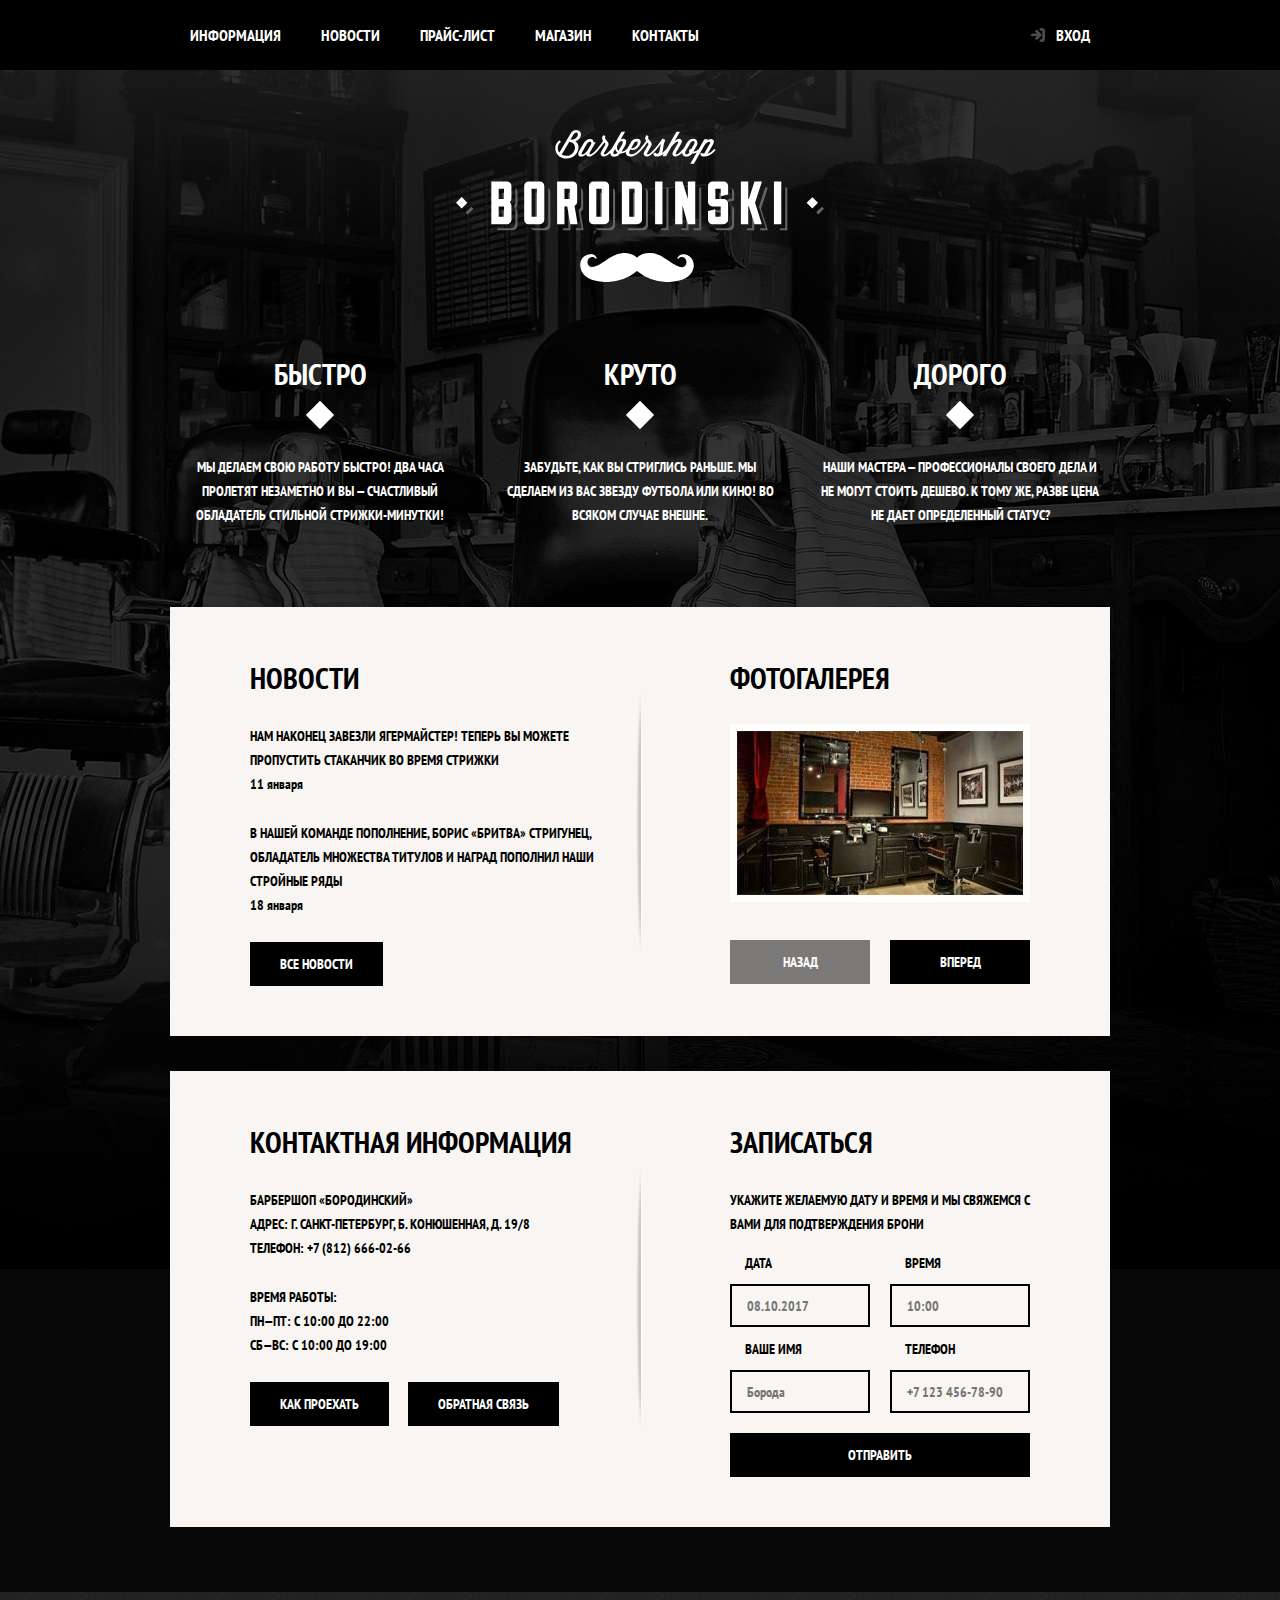
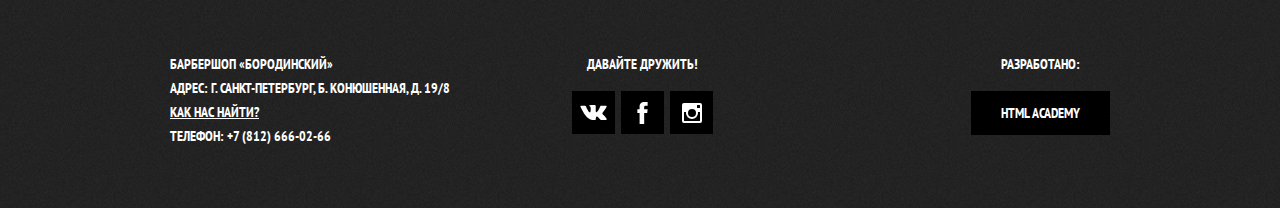
==== commit e6584ae6: "Минификация стилей, javascript." ====
--- a/index.html
+++ b/index.html
@@ -1,46 +1,51 @@
 <!DOCTYPE html>
 <html lang="ru">
-  <head>
-    <meta charset="utf-8">
-    <title>HTML Academy: Барбершоп</title>
-    <link href="https://fonts.googleapis.com/css?family=PT+Sans+Narrow:400,700&amp;subset=latin,cyrillic" rel="stylesheet">
-    <link rel="stylesheet" href="css/normalize.css">
-    <link rel="stylesheet" href="css/style.css">
-  </head>
-  <body>
-    <header class="main-header">
-      <nav class="main-navigation">
-        <a class="main-header-logo">
-          <img src="img/index-logo.svg" width="368" height="153" alt="Логотип барбершопа «Бородинский»">
-        </a>
-        <div class="main-navigation-wrapper">
-        <div class="container">
-          <ul class="site-navigation">
-            <li><a href="info.html">Информация</a></li>
-            <li><a href="news.html">Новости</a></li>
-            <li><a href="price.html">Прайс-лист</a></li>
-            <li><a href="catalog.html">Магазин</a></li>
-            <li><a href="contacts.html">Контакты</a></li>
-          </ul>
-          <ul class="user-navigation">
-            <li><a class="login-link" href="login.html">Вход</a></li>
-          </ul>
-        </div>
+<head>
+  <meta charset="UTF-8">
+  <title>Барбершоп «Бородинский»</title>
+  <link rel="stylesheet" href="https://fonts.googleapis.com/css?family=PT+Sans+Narrow:400,700&amp;subset=latin,cyrillic">
+  <link href="css/normalize.min.css" rel="stylesheet">
+  <link href="css/style.min.css" rel="stylesheet">
+</head>
+
+<body>
+
+<header class="main-header">
+  <nav class="main-navigation">
+    <a class="main-header-logo">
+      <img src="img/index-logo.svg" width="368" height="153" alt="Логотип барбершопа «Бородинский»">
+    </a>
+    <div class="main-navigation-wrapper">
+      <div class="container">
+        <ul class="site-navigation">
+          <li><a href="info.html">Информация</a></li>
+          <li><a href="news.html">Новости</a></li>
+          <li><a href="price.html">Прайс-лист</a></li>
+          <li><a href="catalog.html">Магазин</a></li>
+          <li><a href="contacts.html">Контакты</a></li>
+        </ul>
+        <ul class="user-navigation">
+          <li><a class="login-link" href="login.html">Вход</a></li>
+        </ul>
       </div>
-    </nav>
-  </header>
+    </div>
+  </nav>
+</header>
+
 <main class="container">
+
   <h1 class="visually-hidden">Барбершоп «Бородинский»</h1>
+
   <section class="features">
-  <h2 class="visually-hidden">Преимущества</h2>
+    <h2 class="visually-hidden">Преимущества</h2>
     <ul class="features-list">
       <li class="feature-item">
         <h3>Быстро</h3>
-          <p>Мы делаем свою работу быстро! Два часа пролетят незаметно и вы — счастливый обладатель стильной стрижки-минутки!</p>
+        <p>Мы делаем свою работу быстро! Два часа пролетят незаметно и вы — счастливый обладатель стильной стрижки-минутки!</p>
       </li>
       <li class="feature-item">
         <h3>Круто</h3>
-          <p>Забудьте, как вы стриглись раньше. Мы сделаем из вас звезду футбола или кино! Во всяком случае внешне.</p>
+        <p>Забудьте, как вы стриглись раньше. Мы сделаем из вас звезду футбола или кино! Во всяком случае внешне.</p>
       </li>
       <li class="feature-item">
         <h3>Дорого</h3>
@@ -48,7 +53,9 @@
       </li>
     </ul>
   </section>
+
   <div class="index-columns">
+
     <section class="news">
       <h2>Новости</h2>
       <ul class="news-list">
@@ -63,18 +70,22 @@
       </ul>
       <a class="button" href="news.html">Все новости</a>
     </section>
+
     <section class="gallery">
       <h2>Фотогалерея</h2>
       <div class="gallery-container">
-      <figure class="gallery-content">
-        <a href="#"><img src="img/studio.jpg" width="286" height="164" alt="Интерьер"></a>
-      </figure>
-      <button class="button gallery-button gallery-button-back" type="button" disabled>Назад</button>
-      <button class="button gallery-button gallery-button-next" type="button">Вперед</button>
-    </div>
+        <figure class="gallery-content">
+          <a href="#"><img src="img/studio.jpg" width="286" height="164" alt="Интерьер"></a>
+        </figure>
+        <button class="button gallery-button gallery-button-back" type="button" disabled>Назад</button>
+        <button class="button gallery-button gallery-button-next" type="button">Вперед</button>
+      </div>
     </section>
+
   </div>
+
   <div class="index-columns">
+
     <section class="contacts">
       <h2>Контактная информация</h2>
       <p>
@@ -87,69 +98,100 @@
         пн—пт: с 10:00 до 22:00<br>
         сб—вс: с 10:00 до 19:00
       </p>
-      <a class="button contacts-button" href="map.html">Как проехать</a>
+      <a class="button contacts-button contacts-button-map" href="map.html">Как проехать</a>
       <a class="button contacts-button" href="contacts.html">Обратная связь</a>
     </section>
+
     <section class="appointment">
       <h2>Записаться</h2>
-        <p class="appointment-info">Укажите желаемую дату и время и мы свяжемся с вами для подтверждения брони</p>
-        <form class="appointment-form" action="https://echo.htmlacademy.ru" method="post">
-          <p class="appointment-item">
-            <label for="appointment-date">Дата</label>
-            <input id="appointment-date" type="text" name="date" value="" placeholder="08.10.2017">
-          </p>
-          <p class="appointment-item">
-            <label for="appointment-time">Время</label>
-            <input id="appointment-time" type="text" name="time" value="" placeholder="10:00">
-          </p>
-          <p class="appointment-item">
-            <label for="appointment-name">Ваше имя</label>
-            <input id="appointment-name" type="text" name="name" value="" placeholder="Борода">
-          </p>
-          <p class="appointment-item">
-            <label for="appointment-phone">Телефон</label>
-            <input id="appointment-phone" type="tel" name="phone" value="" placeholder="+7 123 456-78-90">
-          </p>
+      <p class="appointment-info">Укажите желаемую дату и время и мы свяжемся с вами для подтверждения брони</p>
+      <form class="appointment-form" action="https://echo.htmlacademy.ru" method="post">
+        <p class="appointment-item">
+          <label for="appointment-date">Дата</label>
+          <input id="appointment-date" type="text" name="date" value="" placeholder="08.10.2017">
+        </p>
+        <p class="appointment-item">
+          <label for="appointment-time">Время</label>
+          <input id="appointment-time" type="text" name="time" value="" placeholder="10:00">
+        </p>
+        <p class="appointment-item">
+          <label for="appointment-name">Ваше имя</label>
+          <input id="appointment-name" type="text" name="name" value="" placeholder="Борода">
+        </p>
+        <p class="appointment-item">
+          <label for="appointment-phone">Телефон</label>
+          <input id="appointment-phone" type="tel" name="phone" value="" placeholder="+7 123 456-78-90">
+        </p>
         <button class="button" type="submit">Отправить</button>
       </form>
     </section>
+
   </div>
+
 </main>
+
 <footer class="main-footer">
   <div class="container">
     <p class="footer-contacts">
-    Барбершоп «Бородинский»<br>
-    Адрес: г. Санкт-Петербург, Б. Конюшенная, д. 19/8<br>
-    <a href="map.html">Как нас найти?</a><br>
-    Телефон: +7 (812) 666-02-66
-  </p>
-  <div class="footer-social">
-    <b>Давайте дружить!</b>
-    <ul>
-      <li><a class="social-button" href="#"><span class="visually-hidden">Вконтакте</span>
-        <svg xmlns="http://www.w3.org/2000/svg" width="27" height="15" viewBox="0 0 26.14 14.91">
-          <path d="M26 13.47l-.09-.17a13.55 13.55 0 0 0-2.6-3q-.87-.83-1.1-1.12A1 1 0 0 1 22 8a10.27 10.27 0 0 1 1.22-1.78l.88-1.16q2.35-3.13 2-4L26 .94a.8.8 0 0 0-.4-.22 2.14 2.14 0 0 0-.87 0h-3.92a.51.51 0 0 0-.27 0h-.3a.6.6 0 0 0-.15.14.93.93 0 0 0-.14.24 22.22 22.22 0 0 1-1.46 3.06q-.5.84-.93 1.46a7 7 0 0 1-.71.91 4.94 4.94 0 0 1-.52.47q-.23.18-.35.15l-.23-.05a.9.9 0 0 1-.31-.33 1.49 1.49 0 0 1-.16-.53v-.55-.65-.57-1.12-1-.75a3.14 3.14 0 0 0 0-.62 2.12 2.12 0 0 0-.14-.44.73.73 0 0 0-.28-.33 1.57 1.57 0 0 0-.46-.18A9 9 0 0 0 12.57 0a8.93 8.93 0 0 0-3.25.33 1.83 1.83 0 0 0-.52.41q-.25.3-.07.33a1.67 1.67 0 0 1 1.16.59l.08.16a2.6 2.6 0 0 1 .19.63 6.32 6.32 0 0 1 .12 1 10.59 10.59 0 0 1 0 1.7q-.07.71-.13 1.1a2.21 2.21 0 0 1-.18.64 2.69 2.69 0 0 1-.16.3l-.07.07a1 1 0 0 1-.37.07.86.86 0 0 1-.46-.19 3.27 3.27 0 0 1-.56-.52 7 7 0 0 1-.66-.93q-.37-.6-.76-1.42l-.22-.39q-.2-.38-.56-1.11t-.62-1.43A.9.9 0 0 0 5.2.9h-.07a.93.93 0 0 0-.22-.16A1.44 1.44 0 0 0 4.6.65L.87.68A1 1 0 0 0 .1.94L0 1a.44.44 0 0 0 0 .22 1.08 1.08 0 0 0 .08.37Q.9 3.53 1.86 5.31t1.66 2.87Q4.23 9.27 5 10.24t1 1.24l.37.41.34.33a8.06 8.06 0 0 0 1 .78 16.34 16.34 0 0 0 1.4.9 7.6 7.6 0 0 0 1.79.72 6.19 6.19 0 0 0 2 .22h1.57a1.08 1.08 0 0 0 .72-.3l.05-.07a.9.9 0 0 0 .1-.25 1.38 1.38 0 0 0 0-.37 4.48 4.48 0 0 1 .09-1.05 2.77 2.77 0 0 1 .23-.71 1.74 1.74 0 0 1 .29-.4 1.19 1.19 0 0 1 .23-.2h.11a.86.86 0 0 1 .77.21 4.52 4.52 0 0 1 .83.79q.39.47.93 1.05a6.41 6.41 0 0 0 1 .87l.27.16a3.31 3.31 0 0 0 .71.3 1.53 1.53 0 0 0 .76.07l3.48-.05a1.58 1.58 0 0 0 .8-.17.68.68 0 0 0 .34-.37 1.06 1.06 0 0 0 0-.46 1.71 1.71 0 0 0-.1-.36z" fill="#fff">
-          </path>
-        </svg>
-      </a></li>
-      <li><a class="social-button" href="#"><span class="visually-hidden">Фейсбук</span>
-        <svg xmlns="http://www.w3.org/2000/svg" width="19" height="22" viewBox="0 0 10.15 21.74">
-          <path d="M3.34 1.12A4.77 4.77 0 0 1 6.53 0h3.61v3.81H7.81a1.07 1.07 0 0 0-1.09.83v2.55h3.42c-.08 1.23-.24 2.45-.41 3.67h-3v10.87H2.21V10.86H0V7.21h2.19V3.66a3.83 3.83 0 0 1 1.15-2.54z" fill="#fff">
-          </path>
-        </svg>
-      </a></li>
-      <li><a class="social-button" href="#"><span class="visually-hidden">Инстаграм</span>
-        <svg xmlns="http://www.w3.org/2000/svg" width="20" height="20" viewBox="0 0 20 20">
-          <path d="M18 0H2a2 2 0 0 0-2 2v16a2 2 0 0 0 2 2h16a2 2 0 0 0 2-2V2a2 2 0 0 0-2-2zm-8 6a4 4 0 1 1-4 4 4 4 0 0 1 4-4zM2.5 18a.47.47 0 0 1-.5-.5V9h2.1a3.4 3.4 0 0 0-.1 1 6 6 0 1 0 12 0 3.4 3.4 0 0 0-.1-1H18v8.5a.47.47 0 0 1-.5.5zM18 4.5a.47.47 0 0 1-.5.5h-2a.47.47 0 0 1-.5-.5v-2a.47.47 0 0 1 .5-.5h2a.47.47 0 0 1 .5.5z" fill="#fff">
-          </path>
-        </svg>
-      </a></li>
-    </ul>
-  </div>
-  <p class="footer-copyright">
-    <b>Разработано:</b> <a class="button" href="https://htmlacademy.ru">HTML Academy</a>
-  </p>
+      Барбершоп «Бородинский»<br>
+      Адрес: г. Санкт-Петербург, Б. Конюшенная, д. 19/8<br>
+      <a href="map.html">Как нас найти?</a><br>
+      Телефон: +7 (812) 666-02-66
+    </p>
+    <div class="footer-social">
+      <b>Давайте дружить!</b>
+      <ul>
+        <li><a class="social-button" href="#">
+          <span class="visually-hidden">Вконтакте</span>
+          <svg xmlns="http://www.w3.org/2000/svg" width="27" height="15" viewBox="0 0 26.14 14.91"><path d="M26 13.47l-.09-.17a13.55 13.55 0 0 0-2.6-3q-.87-.83-1.1-1.12A1 1 0 0 1 22 8a10.27 10.27 0 0 1 1.22-1.78l.88-1.16q2.35-3.13 2-4L26 .94a.8.8 0 0 0-.4-.22 2.14 2.14 0 0 0-.87 0h-3.92a.51.51 0 0 0-.27 0h-.3a.6.6 0 0 0-.15.14.93.93 0 0 0-.14.24 22.22 22.22 0 0 1-1.46 3.06q-.5.84-.93 1.46a7 7 0 0 1-.71.91 4.94 4.94 0 0 1-.52.47q-.23.18-.35.15l-.23-.05a.9.9 0 0 1-.31-.33 1.49 1.49 0 0 1-.16-.53v-.55-.65-.57-1.12-1-.75a3.14 3.14 0 0 0 0-.62 2.12 2.12 0 0 0-.14-.44.73.73 0 0 0-.28-.33 1.57 1.57 0 0 0-.46-.18A9 9 0 0 0 12.57 0a8.93 8.93 0 0 0-3.25.33 1.83 1.83 0 0 0-.52.41q-.25.3-.07.33a1.67 1.67 0 0 1 1.16.59l.08.16a2.6 2.6 0 0 1 .19.63 6.32 6.32 0 0 1 .12 1 10.59 10.59 0 0 1 0 1.7q-.07.71-.13 1.1a2.21 2.21 0 0 1-.18.64 2.69 2.69 0 0 1-.16.3l-.07.07a1 1 0 0 1-.37.07.86.86 0 0 1-.46-.19 3.27 3.27 0 0 1-.56-.52 7 7 0 0 1-.66-.93q-.37-.6-.76-1.42l-.22-.39q-.2-.38-.56-1.11t-.62-1.43A.9.9 0 0 0 5.2.9h-.07a.93.93 0 0 0-.22-.16A1.44 1.44 0 0 0 4.6.65L.87.68A1 1 0 0 0 .1.94L0 1a.44.44 0 0 0 0 .22 1.08 1.08 0 0 0 .08.37Q.9 3.53 1.86 5.31t1.66 2.87Q4.23 9.27 5 10.24t1 1.24l.37.41.34.33a8.06 8.06 0 0 0 1 .78 16.34 16.34 0 0 0 1.4.9 7.6 7.6 0 0 0 1.79.72 6.19 6.19 0 0 0 2 .22h1.57a1.08 1.08 0 0 0 .72-.3l.05-.07a.9.9 0 0 0 .1-.25 1.38 1.38 0 0 0 0-.37 4.48 4.48 0 0 1 .09-1.05 2.77 2.77 0 0 1 .23-.71 1.74 1.74 0 0 1 .29-.4 1.19 1.19 0 0 1 .23-.2h.11a.86.86 0 0 1 .77.21 4.52 4.52 0 0 1 .83.79q.39.47.93 1.05a6.41 6.41 0 0 0 1 .87l.27.16a3.31 3.31 0 0 0 .71.3 1.53 1.53 0 0 0 .76.07l3.48-.05a1.58 1.58 0 0 0 .8-.17.68.68 0 0 0 .34-.37 1.06 1.06 0 0 0 0-.46 1.71 1.71 0 0 0-.1-.36z" fill="#fff"/></svg>
+        </a></li>
+        <li><a class="social-button" href="#">
+          <span class="visually-hidden">Фейсбук</span>
+          <svg xmlns="http://www.w3.org/2000/svg" width="19" height="22" viewBox="0 0 10.15 21.74"><path d="M3.34 1.12A4.77 4.77 0 0 1 6.53 0h3.61v3.81H7.81a1.07 1.07 0 0 0-1.09.83v2.55h3.42c-.08 1.23-.24 2.45-.41 3.67h-3v10.87H2.21V10.86H0V7.21h2.19V3.66a3.83 3.83 0 0 1 1.15-2.54z" fill="#fff"/></svg>
+        </a></li>
+        <li><a class="social-button" href="#">
+          <span class="visually-hidden">Инстаграм</span>
+          <svg xmlns="http://www.w3.org/2000/svg" width="20" height="20" viewBox="0 0 20 20"><path d="M18 0H2a2 2 0 0 0-2 2v16a2 2 0 0 0 2 2h16a2 2 0 0 0 2-2V2a2 2 0 0 0-2-2zm-8 6a4 4 0 1 1-4 4 4 4 0 0 1 4-4zM2.5 18a.47.47 0 0 1-.5-.5V9h2.1a3.4 3.4 0 0 0-.1 1 6 6 0 1 0 12 0 3.4 3.4 0 0 0-.1-1H18v8.5a.47.47 0 0 1-.5.5zM18 4.5a.47.47 0 0 1-.5.5h-2a.47.47 0 0 1-.5-.5v-2a.47.47 0 0 1 .5-.5h2a.47.47 0 0 1 .5.5z" fill="#fff"/></svg>
+        </a></li>
+      </ul>
+    </div>
+    <p class="footer-copyright">
+      <b>Разработано:</b> <a class="button" href="https://htmlacademy.ru">HTML Academy</a>
+    </p>
   </div>
 </footer>
-  </body>
+
+<section class="modal modal-login">
+  <h2>Личный кабинет</h2>
+  <p class="modal-description">Введите пожалуйста свой логин и пароль</p>
+  <form class="login-form" action="https://echo.htmlacademy.ru" method="post">
+    <p>
+      <label class="visually-hidden" for="user-login">Логин</label>
+      <input class="login-icon-user" id="user-login" type="text" name="login" placeholder="Логин">
+    </p>
+    <p>
+      <label class="visually-hidden" for="user-password">Пароль</label>
+      <input class="login-icon-password" id="user-password" type="password" name="password" placeholder="Пароль">
+    </p>
+    <p class="login-help">
+      <label class="login-checkbox">
+        <input type="checkbox" name="remember" class="visually-hidden">
+        <span class="checkbox-indicator"></span>
+        Запомните меня
+      </label>
+      <a class="restore" href="#">Я забыл пароль!</a>
+    </p>
+    <button class="button" type="submit">Войти</button>
+  </form>
+  <button class="modal-close" type="button">Закрыть</button>
+</section>
+
+<section class="modal modal-map">
+  <h2 class="visually-hidden">Как до нас добраться</h2>
+  <iframe src="https://www.google.com/maps/embed?pb=!1m18!1m12!1m3!1d1998.6037999040354!2d30.322010416394033!3d59.938716271971415!2m3!1f0!2f0!3f0!3m2!1i1024!2i768!4f13.1!3m3!1m2!1s0x4696310fca5ba729%3A0xea9c53d4493c879f!2sBolshaya+Konyushennaya+ul.%2C+19%2C+Sankt-Peterburg%2C+Russia%2C+191186!5e0!3m2!1sen!2s!4v1441888483426" width="766" height="560" allowfullscreen></iframe>
+  <p><img src="img/map.jpg" width="766" height="560" alt="Офис компании по адресу ул. Большая Конюшенная 19/8, Санкт-Петербург"></p>
+  <button class="modal-close" type="button">Закрыть</button>
+</section>
+<script src="js/script.min.js"></script>
+</body>
 </html>
--- a/css/style.min.css
+++ b/css/style.min.css
@@ -0,0 +1 @@
+@-webkit-keyframes bounce{0%{-webkit-transform:translateY(-2000px);transform:translateY(-2000px)}70%{-webkit-transform:translateY(30px);transform:translateY(30px)}90%{-webkit-transform:translateY(-10px);transform:translateY(-10px)}to{-webkit-transform:translateY(0);transform:translateY(0)}}@keyframes bounce{0%{-webkit-transform:translateY(-2000px);transform:translateY(-2000px)}70%{-webkit-transform:translateY(30px);transform:translateY(30px)}90%{-webkit-transform:translateY(-10px);transform:translateY(-10px)}to{-webkit-transform:translateY(0);transform:translateY(0)}}@-webkit-keyframes shake{0%,to{-webkit-transform:translateX(0);transform:translateX(0)}10%,30%,50%,70%,90%{-webkit-transform:translateX(-10px);transform:translateX(-10px)}20%,40%,60%,80%{-webkit-transform:translateX(10px);transform:translateX(10px)}}@keyframes shake{0%,to{-webkit-transform:translateX(0);transform:translateX(0)}10%,30%,50%,70%,90%{-webkit-transform:translateX(-10px);transform:translateX(-10px)}20%,40%,60%,80%{-webkit-transform:translateX(10px);transform:translateX(10px)}}body{min-width:960px;margin:0;padding:0;font-family:"PT Sans Narrow",Arial,sans-serif;font-size:14px;line-height:24px;font-weight:700;color:#fff;text-transform:uppercase;background-color:#000;background-image:url(../img/background.jpg);background-position:top center;background-repeat:no-repeat}.inner-page{color:#000;background-color:#f9f6f3;background-image:url(../img/pattern-light.jpg);background-position:0 0;background-repeat:repeat}a{text-decoration:none}img{max-width:100%;height:auto}.visually-hidden:not(:focus):not(:active),input[type=checkbox].visually-hidden,input[type=radio].visually-hidden{position:absolute;width:1px;height:1px;margin:-1px;border:0;padding:0;white-space:nowrap;-webkit-clip-path:inset(100%);clip-path:inset(100%);clip:rect(0 0 0 0);overflow:hidden}.button{display:inline-block;margin-right:16px;padding:10px 30px;font:inherit;text-align:center;color:#fff;vertical-align:middle;text-transform:uppercase;background-color:#000;border:0}.button:active,.button:focus,.button:hover{background-color:#663d15}.button.disabled,.button:disabled{cursor:default;opacity:.5;background-color:#000}.container{width:940px;margin:0 auto;padding:0 10px}.main-header{margin-bottom:70px}.inner-page .main-header{margin-bottom:70px;background-color:#000}.main-navigation{-webkit-box-orient:vertical;-webkit-box-direction:normal;-ms-flex-direction:column;flex-direction:column;-webkit-box-align:center;-ms-flex-align:center;align-items:center;font-size:16px;line-height:20px;color:#fff;background-color:transparent}.inner-page .main-navigation{-webkit-box-align:start;-ms-flex-align:start;align-items:flex-start;-webkit-box-orient:horizontal;-webkit-box-direction:normal;-ms-flex-direction:row;flex-direction:row}.main-navigation,.main-navigation .container{display:-webkit-box;display:-ms-flexbox;display:flex}.main-header-logo{-webkit-box-ordinal-group:3;-ms-flex-order:2;order:2;width:368px;height:153px}.inner-page .main-header-logo{-webkit-box-ordinal-group:1;-ms-flex-order:0;order:0;width:111px;height:24px;padding:23px 20px}.main-navigation-wrapper{width:100%;margin-bottom:60px;background-color:#000}.main-navigation-wrapper .container{display:-webkit-box;display:-ms-flexbox;display:flex;-webkit-box-pack:justify;-ms-flex-pack:justify;justify-content:space-between}.site-navigation,.user-navigation{display:-webkit-box;display:-ms-flexbox;display:flex;margin:0;padding:0;list-style:none}.site-navigation{-ms-flex-wrap:wrap;flex-wrap:wrap;width:620px}.user-navigation{-webkit-box-pack:end;-ms-flex-pack:end;justify-content:flex-end;max-width:140px}.inner-page .user-navigation{margin-left:auto}.site-navigation a,.user-navigation a{display:block;padding:25px 20px;vertical-align:middle;color:#fff}.site-navigation a:focus,.site-navigation a:hover,.user-navigation a:focus,.user-navigation a:hover{background-color:#242424}.site-navigation-current{position:relative}.site-navigation-current a:not([href]){background-color:#000}.site-navigation-current::after{content:"";position:absolute;right:20px;bottom:0;left:20px;height:5px;background-color:#fff}.user-navigation .login-link{position:relative;padding-left:50px}.login-link::before{content:"";position:absolute;top:27px;left:24px;width:16px;height:18px;background-image:url(../img/login.svg);background-repeat:no-repeat;background-position:0 0;opacity:.3}.login-link:active::before,.login-link:focus::before,.login-link:hover::before{opacity:1}.features{margin-bottom:80px}.features-list{display:-webkit-box;display:-ms-flexbox;display:flex;-webkit-box-pack:justify;-ms-flex-pack:justify;justify-content:space-between;margin:0;padding:0;list-style:none}.feature-item{width:300px;text-align:center}.feature-item h3{position:relative;margin:0 0 60px;font-size:30px;line-height:42px}.feature-item h3::after{content:"";position:absolute;bottom:-30px;left:50%;width:20px;height:20px;margin-left:-10px;background-color:#fff;-webkit-transform:rotate(45deg);-ms-transform:rotate(45deg);transform:rotate(45deg)}.feature-item p{margin:0 10px}.index-columns{display:-webkit-box;display:-ms-flexbox;display:flex;-webkit-box-pack:justify;-ms-flex-pack:justify;justify-content:space-between;padding:50px 80px;margin-bottom:35px;color:#000;background-color:#f8f5f2;background-image:url(../img/line.png),url(../img/pattern-light.jpg);background-position:center,0 0;background-repeat:no-repeat,repeat}.index-columns h2{margin:0 0 25px;font-size:30px;line-height:42px}.news{width:380px}.news-list{margin:0 0 25px;padding:0;list-style:none}.news-item{margin-bottom:25px}.news-item p{margin:0}.news-item time{text-transform:none}.gallery{width:300px}.gallery-container{position:relative;height:260px}.gallery-content{height:164px;margin:0;background-color:#ccc;border:7px solid #fff}.gallery-content img{width:286px;height:164px}.gallery-button{position:absolute;bottom:0;-webkit-box-sizing:border-box;box-sizing:border-box;width:140px;margin:0}.gallery-button-back{left:0}.gallery-button-next{right:0}.contacts{width:380px}.contacts p{margin:0 0 25px}.appointment{width:300px}.appointment-info{margin:0 0 15px}.appointment-form{display:-webkit-box;display:-ms-flexbox;display:flex;-ms-flex-wrap:wrap;flex-wrap:wrap;-webkit-box-pack:justify;-ms-flex-pack:justify;justify-content:space-between}.appointment-item{width:140px;margin:0 0 10px}.appointment-item label{display:block;margin-bottom:9px;margin-left:15px}.appointment-item input{width:140px;padding:8px 15px 7px;font:inherit;background-color:transparent;border:2px solid #000;-webkit-box-sizing:border-box;box-sizing:border-box}.appointment-item input:focus{border-color:#663d15}.appointment .button{display:block;width:100%;margin-top:10px;margin-right:0}.inner-page-container{margin-bottom:55px}.page-title{margin:0 0 15px;padding:0;font-size:30px;line-height:42px}.breadcrumbs{display:-webkit-box;display:-ms-flexbox;display:flex;-webkit-box-pack:start;-ms-flex-pack:start;justify-content:flex-start;-ms-flex-wrap:wrap;flex-wrap:wrap;padding:0;margin:0;list-style:none}.breadcrumbs li{position:relative;margin-right:42px}.breadcrumbs li:last-child{margin-right:0}.breadcrumbs li::after{content:"";position:absolute;top:7px;right:-25px;width:8px;height:8px;background-color:#000;-webkit-transform:rotate(45deg);-ms-transform:rotate(45deg);transform:rotate(45deg)}.breadcrumbs a{color:#000}.breadcrumbs a:focus,.breadcrumbs a:hover{text-decoration:underline}.breadcrumbs-current{color:#aba9a7}.breadcrumbs-current::after{display:none}.catalog-columns{display:-webkit-box;display:-ms-flexbox;display:flex;-webkit-box-pack:justify;-ms-flex-pack:justify;justify-content:space-between}.filters{width:180px}.filter fieldset{padding:0;margin:0 0 30px;border:0}.filter fieldset:first-child{margin-bottom:35px}.filter legend{margin-bottom:26px;font-size:24px;line-height:30px}.filter ul{padding:0;margin:0;list-style:none;line-height:18px}.filter-option{margin-bottom:19px;padding-left:45px}.filter-option label{position:relative;display:block;cursor:pointer;-webkit-user-select:none;-moz-user-select:none;-ms-user-select:none;user-select:none}.filter-input-checkbox:focus+label,.filter-input-checkbox:hover+label,.filter-input:focus+label,.filter-input:hover+label{color:#663d15}.filter-input-checkbox+label::before{content:"";position:absolute;left:-42px;top:0;width:16px;height:16px;border:2px solid #000}.filter-input-checkbox:checked+label::after{content:"";position:absolute;top:4px;left:-38px;width:12px;height:12px;background-image:url(../img/cross.svg);background-repeat:no-repeat;background-position:0 0}.filter-input-radio+label::before{content:"";position:absolute;left:-42px;top:-1px;width:16px;height:16px;border:2px solid #000;border-radius:50%}.filter-input-radio:checked+label::after{content:"";position:absolute;top:5px;left:-36px;width:8px;height:8px;background-color:#000;border-radius:50%}.filter-input:focus+label::before,.login-checkbox input[type=checkbox]:focus+.checkbox-indicator{border-color:#663d15;outline:thin dotted;outline:5px auto -webkit-focus-ring-color}.filter-input:checked:disabled+label,.filter-input:disabled+label,.filter-input:disabled:focus+label,.filter-input:disabled:hover+label{color:#000;opacity:.5;pointer-events:none}.filter-button{padding-left:30px;padding-right:30px}.catalog{width:700px}.catalog-list{display:-webkit-box;display:-ms-flexbox;display:flex;-ms-flex-wrap:wrap;flex-wrap:wrap;padding:0;margin:0 0 25px;list-style:none}.catalog-item{width:220px;min-height:285px;margin-bottom:20px;margin-right:20px;background-color:#f8f8f8;-webkit-box-shadow:0 0 10px rgba(0,0,0,.1);box-shadow:0 0 10px rgba(0,0,0,.1)}.catalog-item:nth-child(3n){margin-right:0}.catalog-item:hover{-webkit-box-shadow:0 0 10px rgba(0,0,0,.2);box-shadow:0 0 10px rgba(0,0,0,.2)}.catalog-item a{display:-webkit-box;display:-ms-flexbox;display:flex;-webkit-box-orient:vertical;-webkit-box-direction:normal;-ms-flex-direction:column;flex-direction:column;color:#000}.catalog-item h3{-webkit-box-ordinal-group:2;-ms-flex-order:1;order:1;margin:17px 15px 12px 16px;font-size:14px;line-height:18px}.catalog-category{display:block;text-transform:none}.catalog-item-image{width:220px;height:165px;margin:0}.catalog-item-price,.pagination-list{display:-webkit-box;display:-ms-flexbox;display:flex;margin:0 15px 15px}.catalog-item-price b{width:112px;padding:13px 25px 11px;font-size:14px;line-height:20px;text-align:center;background-color:#e5e5e5;-webkit-box-sizing:border-box;box-sizing:border-box}.catalog-item-price .button{width:50px;padding:13px 18px 11px;margin-right:0;line-height:20px;color:#fff}.pagination-list{-ms-flex-wrap:wrap;flex-wrap:wrap;padding:0;margin:0;list-style:none}.pagination-item{margin-right:5px}.pagination-item:last-child{margin-right:0}.pagination-item a{display:block;padding:10px 19px;color:#fff;background-color:#000}.pagination-item a:active,.pagination-item a:focus,.pagination-item a:hover{background-color:#663d15}.pagination-item-current a{color:#000;background-color:#fff}.footer-copyright .button:focus,.footer-copyright .button:hover,.pagination-item-current a:active,.pagination-item-current a:focus,.pagination-item-current a:hover{color:#000;background-color:#fff}.product-photos{width:460px}.product-photo-preview{display:-webkit-box;display:-ms-flexbox;display:flex;padding:0;margin:0;list-style:none}.product-photo-preview li{width:140px;height:149px;margin-right:20px;-webkit-box-shadow:0 0 10px 2px rgba(0,0,0,.1);box-shadow:0 0 10px 2px rgba(0,0,0,.1)}.product-photo-preview li:hover{-webkit-box-shadow:0 0 10px 2px rgba(0,0,0,.2);box-shadow:0 0 10px 2px rgba(0,0,0,.2)}.product-photo-preview li:nth-child(3n){margin-right:0}.product-photo-full{width:460px;height:498px;margin:0 0 20px;-webkit-box-shadow:0 0 10px 2px rgba(0,0,0,.1);box-shadow:0 0 10px 2px rgba(0,0,0,.1)}.product-price b{width:112px;padding:13px 36px 11px;line-height:20px;text-align:center;background-color:#e5e5e5;-webkit-box-sizing:border-box;box-sizing:border-box}.product-info{width:390px;padding-top:23px}.product-info p{margin:0}.product-description{display:-webkit-box;display:-ms-flexbox;display:flex;-webkit-box-pack:justify;-ms-flex-pack:justify;justify-content:space-between;padding-right:10px;margin-bottom:29px}.product-description p{width:200px}.product-article{text-align:right;color:#aeaeae}.product-info .product-text{margin-bottom:35px}.product-info .product-price{display:-webkit-box;display:-ms-flexbox;display:flex;margin-bottom:63px}.product-price .button{padding-left:17px;padding-right:17px}.product-info h3{margin:0 0 27px;font-size:24px;line-height:30px}.product-info ul{margin:0;padding:0;list-style:none}.product-info li{position:relative;padding-left:23px}.custom-list-1 li::before,.product-info li::before{content:"";position:absolute;top:7px;left:2px;width:8px;height:8px;background-color:#000;-webkit-transform:rotate(45deg);-ms-transform:rotate(45deg);transform:rotate(45deg)}.inner-content{margin-bottom:75px}.inner-content h2,.inner-content h3{margin-top:60px;margin-bottom:30px;font-size:24px;line-height:30px}.inner-content h3{font-size:20px;line-height:24px}.inner-content h2+h3{margin-top:30px}.inner-content p{margin:14px 0}.inner-content table{border-collapse:collapse}.inner-content td{padding:10px 15px;border:2px solid #000}.inner-content .big-heading{display:-webkit-box;display:-ms-flexbox;display:flex;-webkit-box-align:center;-ms-flex-align:center;align-items:center;margin-top:55px;margin-bottom:65px;font-size:48px;line-height:48px;text-align:center}.big-heading::after,.big-heading::before{content:"";-webkit-box-flex:1;-ms-flex-positive:1;flex-grow:1;-ms-flex-negative:0;flex-shrink:0;width:50px;height:2px;background:#000}.big-heading::before{margin-right:25px}.big-heading::after{margin-left:25px}.custom-list-1{margin:14px 0;padding:0;list-style:none}.custom-list-1 li{position:relative;margin-bottom:15px;padding-left:20px}.custom-list-1 li::before{top:8px;left:0}.custom-table-1{width:100%}.custom-table-1 td{width:50%}.custom-table-1 td:last-child{text-align:center}.inner-columns{display:-webkit-box;display:-ms-flexbox;display:flex;-webkit-box-pack:justify;-ms-flex-pack:justify;justify-content:space-between;-ms-flex-wrap:wrap;flex-wrap:wrap;margin:60px 0}.inner-column-left,.inner-column-right{width:460px}.inner-column-left :first-child,.inner-column-right :first-child{margin-top:0}.inner-column-left :last-child,.inner-column-right :last-child{margin-bottom:0}.inner-columns>h2:first-child{width:460px;margin-top:0;margin-right:460px;margin-right:calc(100% - 460px)}.short-text{padding-right:80px}.modal{position:fixed;display:none;color:#000;background-color:#f8f3f0;background-image:url(../img/pattern-light.jpg);background-position:0 0;background-repeat:repeat;-webkit-box-shadow:0 30px 50px rgba(0,0,0,.7);box-shadow:0 30px 50px rgba(0,0,0,.7)}.modal-show{display:block;-webkit-animation:bounce .6s;animation:bounce .6s}.modal-error{-webkit-animation:shake .6s;animation:shake .6s}.modal-login{top:120px;left:50%;width:300px;margin-left:-230px;padding:50px 80px}.modal-close{position:absolute;top:0;right:-34px;width:22px;height:22px;font-size:0;background-color:transparent;border:0;cursor:pointer}.modal-close::after,.modal-close::before{content:"";position:absolute;top:10px;left:2px;width:19px;height:3px;background-color:#d0d0d0}.modal-close::before{-webkit-transform:rotate(45deg);ms-transform:rotate(45deg);transform:rotate(45deg)}.modal-close::after{-webkit-transform:rotate(-45deg);-ms-transform:rotate(-45deg);transform:rotate(-45deg)}.modal-login h2{margin:0 0 20px;font-size:30px;line-height:42px}.login-form p,.modal-description{margin:0 0 10px}.login-form input[type=password],.login-form input[type=text]{-webkit-box-sizing:border-box;box-sizing:border-box;width:300px;padding:10px 40px 10px 15px;font:inherit;color:#000;text-transform:uppercase;background-color:#f9f6f3;border:2px solid #000}.login-form input:focus{border-color:#663d15}.login-form .login-help{display:-webkit-box;display:-ms-flexbox;display:flex;-ms-flex-wrap:wrap;flex-wrap:wrap;-webkit-box-pack:justify;-ms-flex-pack:justify;justify-content:space-between;margin:15px 0}.login-icon-password,.login-icon-user{background-image:url(../img/user.svg);background-position:270px center;background-repeat:no-repeat}.login-icon-password{background-image:url(../img/lock.svg)}.login-checkbox{position:relative;padding-left:30px;cursor:pointer}.login-checkbox:focus,.login-checkbox:hover{color:#663d15}.login-checkbox input[type=checkbox]+.checkbox-indicator{position:absolute;top:0;left:0;width:17px;height:17px;border:2px solid #000}.login-checkbox input[type=checkbox]:checked+.checkbox-indicator::after,.login-checkbox input[type=checkbox]:checked+.checkbox-indicator::before{content:"";position:absolute;top:8px;left:1px;width:15px;height:2px;background-color:#000}.login-checkbox input[type=checkbox]:checked+.checkbox-indicator::before{-webkit-transform:rotate(45deg);-ms-transform:rotate(45deg);transform:rotate(45deg)}.login-checkbox input[type=checkbox]:checked+.checkbox-indicator::after{-webkit-transform:rotate(-45deg);-ms-transform:rotate(-45deg);transform:rotate(-45deg)}.restore{color:#000;text-decoration:underline}.footer-contacts a:focus,.footer-contacts a:hover,.restore:focus,.restore:hover{text-decoration:none}.login-form .button{width:100%;margin-right:0}.modal-map{top:50%;left:50%;width:766px;height:560px;margin-top:-280px;margin-left:-390px;border:7px solid #fff}.modal-map p{position:absolute;top:0;left:0;z-index:1;margin:0}.modal-map iframe{position:relative;z-index:2;border:0}.main-footer{padding:60px 0;margin-top:65px;color:#fff;background-color:#212121;background-image:url(../img/pattern-dark.jpg);background-position:0 0;background-repeat:repeat}.inner-page .main-footer{margin-top:45px;background-image:-webkit-gradient(linear,left top,left bottom,from(#000),to(transparent)),url(../img/pattern-dark.jpg);background-image:-webkit-linear-gradient(top,#000,transparent),url(../img/pattern-dark.jpg);background-image:-o-linear-gradient(top,#000,transparent),url(../img/pattern-dark.jpg);background-image:linear-gradient(to bottom,#000,transparent),url(../img/pattern-dark.jpg);background-size:10px 40px,auto;background-position:0 0;background-repeat:repeat-x,repeat}.main-footer .container{display:-webkit-box;display:-ms-flexbox;display:flex}.footer-contacts{width:320px;margin:0 80px 0 0}.footer-contacts a{color:#fff;text-decoration:underline}.footer-social{width:145px;text-align:center}.footer-social ul,.social-button{display:-webkit-box;display:-ms-flexbox;display:flex}.footer-social ul{-ms-flex-wrap:wrap;flex-wrap:wrap;margin:0 auto;padding:0;list-style:none;-webkit-box-pack:justify;-ms-flex-pack:justify;justify-content:space-between;width:141px}.footer-copyright b,.footer-social b{display:block;margin-bottom:15px}.social-button{-webkit-box-align:center;-ms-flex-align:center;align-items:center;-webkit-box-pack:center;-ms-flex-pack:center;justify-content:center;width:43px;height:43px;background-color:#000}.social-button:focus,.social-button:hover{background-color:#fff}.social-button:focus path,.social-button:hover path{fill:#000}.footer-copyright{max-width:150px;margin:0 0 0 auto;text-align:center}.footer-copyright .button{display:block;margin-right:0}
